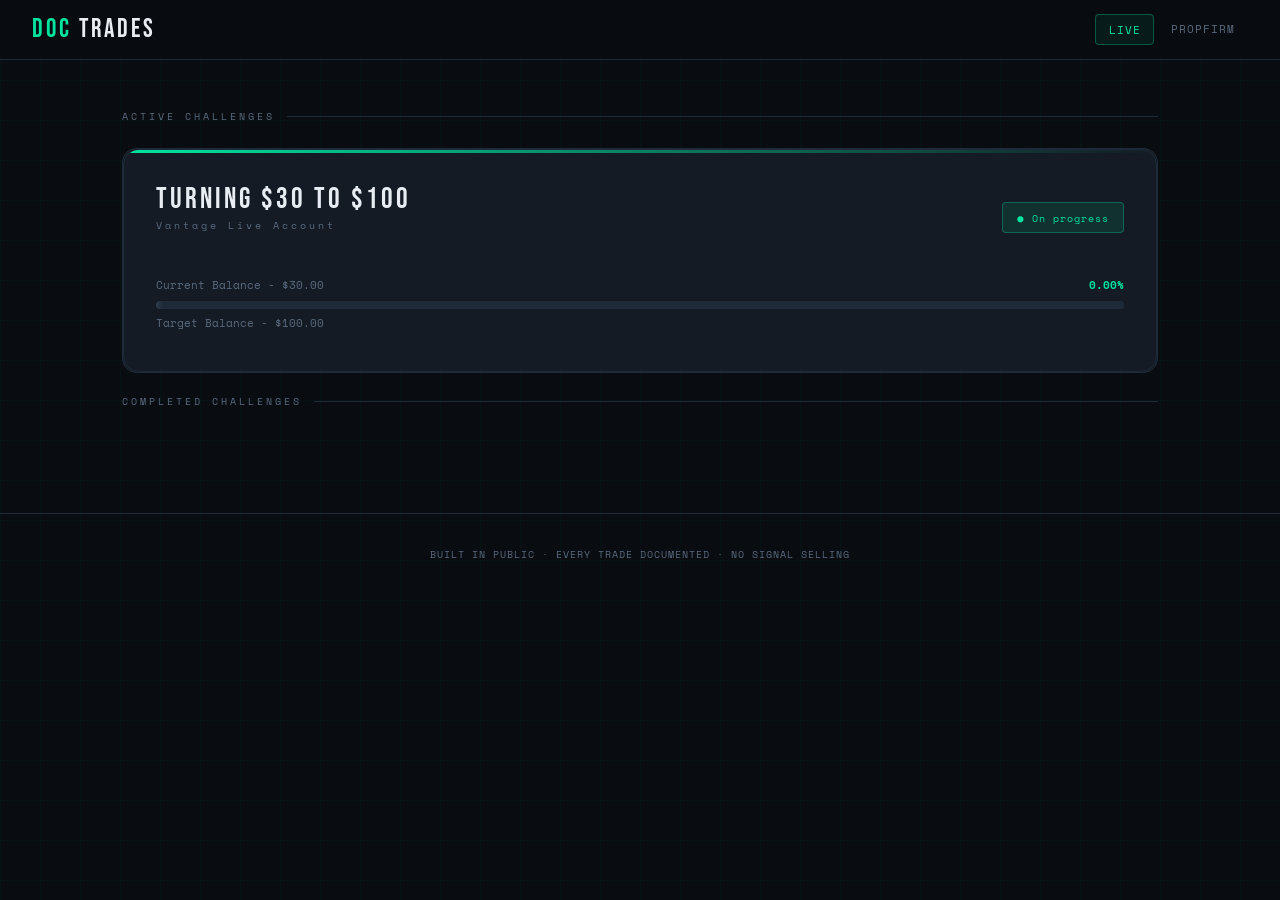
==== index.html @ 00ae6c7e "Update index.html" ====
<!DOCTYPE html>
<html lang="en">

<head>
  <meta charset="UTF-8" />
  <meta name="viewport" content="width=device-width, initial-scale=1.0" />
  <title>doc.trades — Live Progress</title>
  <link rel="preconnect" href="https://fonts.googleapis.com" />
  <link
    href="https://fonts.googleapis.com/css2?family=Space+Mono:wght@400;700&family=Bebas+Neue&family=DM+Sans:wght@300;400;500&display=swap"
    rel="stylesheet" />
  <link rel="stylesheet" href="styles.css">
  <script src="live_accounts_tradeData.js"></script>
  <style>
    a{
      color: inherit;
      text-decoration: none;
    }
  </style>
</head>

<body>

  <header>
    <div class="logo">doc <span>trades</span></div>
    <nav>
      <a href="index.html" class="active">Live</a>
      <a href="propfirm.html">PropFirm</a>
    </nav>
  </header>

  <main>


    <!-- Active Challenges -->
    <div class="section-label">Active Challenges</div>

    <!-- Vantage Live Challenge -->
     <script src="challenge/1.js"></script>
    <a class="nav-card" style="padding: 0px; margin-bottom: 20px; " href="Dashbord/challenge/1.html">
      <div class="account-hero" style="margin: 0px;">
        <div class="account-hero-header">
          <div class="account-name">Turning $30 to $100
            <div class="card-subtitle">Vantage Live Account</div>
          </div>
          <div class="account-badge" id="v-status-badge">● On progress</div>
        </div>

        <div class="prog-wrap">
          <div class="prog-meta" >
            <p id="current_balance">Current Balance</p>
            <span id="v-pct" style="color:var(--accent);font-weight:700;">0%</span>

          </div>

          <div class="prog-bar">
            <div class="prog-fill" id="v-bar" style="width:0%"></div>
          </div>
          <div class="prog-meta" style="margin-top:0.4rem;">
            <p id="target_balance">Target Balance</p>
          </div>
        </div>


      </div>
    </a>

    
    <!-- Quick Nav -->
    <div class="section-label">Completed Challenges</div>

  </main>

  <footer>
    <div>BUILT IN PUBLIC · EVERY TRADE DOCUMENTED · NO SIGNAL SELLING</div>
  </footer>
  <script>
    //INIT STATS
    const totalPnl = tradeData.reduce((s, t) => s + t.pnl, 0);
    const currentBalance = startBalance + totalPnl;
    const pct = ((currentBalance - startBalance) / (target - startBalance) * 100).toFixed(2);
    document.getElementById('target_balance').textContent = 'Target Balance - $' + target.toFixed(2);
    document.getElementById('current_balance').textContent = 'Current Balance - $' + currentBalance.toFixed(2);
    document.getElementById('v-pct').textContent = pct + '%';
    document.getElementById('v-bar').style.width = Math.min(pct, 100) + '%';

  </script>
</body>

</html>
---- styles.css ----
:root {
    --bg: #090c10;
    --surface: #0f141a;
    --card: #141b24;
    --border: #1e2a38;
    --accent: #00e5a0;
    --accent2: #f7b731;
    --danger: #ff4757;
    --text: #e8edf3;
    --muted: #5a6a7e;
    --mono: 'Space Mono', monospace;
    --display: 'Bebas Neue', sans-serif;
    --body: 'DM Sans', sans-serif;
}

* {
    margin: 0;
    padding: 0;
    box-sizing: border-box;
}

body {
    background: var(--bg);
    color: var(--text);
    font-family: var(--body);
    min-height: 100vh;
    overflow-x: hidden;
}

body::before {
    content: '';
    position: fixed;
    inset: 0;
    background-image: linear-gradient(rgba(0, 229, 160, 0.03) 1px, transparent 1px), linear-gradient(90deg, rgba(0, 229, 160, 0.03) 1px, transparent 1px);
    background-size: 40px 40px;
    pointer-events: none;
    z-index: 0;
}

header {
    position: sticky;
    top: 0;
    z-index: 100;
    background: rgba(9, 12, 16, 0.85);
    backdrop-filter: blur(12px);
    border-bottom: 1px solid var(--border);
    padding: 0 2rem;
    height: 60px;
    display: flex;
    align-items: center;
    justify-content: space-between;
}

.logo {
    font-family: var(--display);
    font-size: 1.6rem;
    letter-spacing: 3px;
    color: var(--accent);
    text-decoration: none;
}

.logo span {
    color: var(--text);
}

nav {
    display: flex;
    gap: 0.25rem;
}

nav a {
    color: var(--muted);
    text-decoration: none;
    font-family: var(--mono);
    font-size: 0.7rem;
    letter-spacing: 1px;
    padding: 0.4rem 0.8rem;
    border-radius: 4px;
    transition: all 0.2s;
    text-transform: uppercase;
}

nav a:hover,
nav a.active {
    color: var(--accent);
    background: rgba(0, 229, 160, 0.08);
}

nav a.active {
    border: 1px solid rgba(0, 229, 160, 0.3);
}

main {
    position: relative;
    z-index: 1;
    max-width: 1100px;
    margin: 0 auto;
    padding: 3rem 2rem 5rem;
}

.page-title {
    font-family: var(--display);
    font-size: clamp(2.5rem, 6vw, 4rem);
    letter-spacing: 4px;
    margin-bottom: 0.5rem;
    animation: fadeUp 0.6s ease both;
}

.page-title span {
    color: var(--accent);
}

.page-sub {
    color: var(--muted);
    font-size: 0.9rem;
    margin-bottom: 3rem;
    animation: fadeUp 0.6s ease 0.1s both;
}

.section-label {
    font-family: var(--mono);
    font-size: 0.65rem;
    letter-spacing: 3px;
    color: var(--muted);
    text-transform: uppercase;
    margin-bottom: 1.5rem;
    display: flex;
    align-items: center;
    gap: 0.75rem;
}

.section-label::after {
    content: '';
    flex: 1;
    height: 1px;
    background: var(--border);
}

/* Big stats */
.account-hero {
    background: var(--card);
    border: 1px solid var(--border);
    border-radius: 16px;
    padding: 2rem;
    margin-bottom: 2rem;
    position: relative;
    overflow: hidden;
    animation: fadeUp 0.6s ease 0.15s both;
}

.account-hero::before {
    content: '';
    position: absolute;
    top: 0;
    left: 0;
    right: 0;
    height: 3px;
    background: linear-gradient(90deg, var(--accent), transparent);
}

.account-hero-header {
    display: flex;
    justify-content: space-between;
    align-items: center;
    margin-bottom: 1.5rem;
    flex-wrap: wrap;
    gap: 1rem;
}

.account-name {
    font-family: var(--display);
    font-size: 1.8rem;
    letter-spacing: 3px;
}

.account-badge {
    font-family: var(--mono);
    font-size: 0.65rem;
    padding: 0.4rem 0.9rem;
    border-radius: 4px;
    letter-spacing: 1px;
    color: var(--accent);
    background: rgba(0, 229, 160, 0.1);
    border: 1px solid rgba(0, 229, 160, 0.3);
}



.big-stats {
    display: grid;
    grid-template-columns: repeat(auto-fit, minmax(130px, 1fr));
    gap: 1rem;
    margin-bottom: 1.5rem;
}

.big-stat {
    background: var(--surface);
    border: 1px solid var(--border);
    border-radius: 10px;
    padding: 1rem;
}

.big-stat-label {
    font-family: var(--mono);
    font-size: 0.6rem;
    color: var(--muted);
    letter-spacing: 1px;
    margin-bottom: 0.4rem;
}

.big-stat-val {
    font-family: var(--mono);
    font-size: 1.3rem;
    font-weight: 700;
}

.big-stat-val.green {
    color: var(--accent);
}

.big-stat-val.red {
    color: var(--danger);
}

.big-stat-val.neutral {
    color: var(--text);
}

/* Progress bar */
.prog-wrap {
    margin-bottom: 0.5rem;
}

.prog-meta {
    display: flex;
    justify-content: space-between;
    font-family: var(--mono);
    font-size: 0.68rem;
    color: var(--muted);
    margin-bottom: 0.5rem;
}

.prog-bar {
    height: 8px;
    background: var(--border);
    border-radius: 4px;
    overflow: hidden;
}

.prog-fill {
    height: 100%;
    border-radius: 4px;
    background: linear-gradient(90deg, var(--accent), #00b07a);
    position: relative;
    transition: width 1s ease;
}

.prog-fill::after {
    content: '';
    position: absolute;
    top: 0;
    right: 0;
    width: 20px;
    height: 100%;
    background: rgba(255, 255, 255, 0.3);
    filter: blur(4px);
    animation: shimmer 2s ease-in-out infinite;
}

@keyframes shimmer {

    0%,
    100% {
        opacity: 0
    }

    50% {
        opacity: 1
    }
}

/* Days tracker */
.days-tracker {
    display: flex;
    gap: 0.5rem;
    flex-wrap: wrap;
    margin-top: 1rem;
}

.day-pill {
    display: flex;
    flex-direction: column;
    align-items: center;
    justify-content: center;
    width: 48px;
    height: 56px;
    background: var(--surface);
    border: 1px solid var(--border);
    border-radius: 8px;
    font-family: var(--mono);
    font-size: 0.55rem;
    color: var(--muted);
    gap: 2px;
    transition: all 0.2s;
}

.day-pill.done {
    border-color: rgba(0, 229, 160, 0.4);
    background: rgba(0, 229, 160, 0.05);
    color: var(--accent);
}

.day-pill .d-icon {
    font-size: 1rem;
}

/* Trade log table */
.trade-table {
    width: 100%;
    border-collapse: collapse;
    margin-top: 0.5rem;
}

.trade-table th {
    text-align: left;
    font-family: var(--mono);
    font-size: 0.6rem;
    letter-spacing: 1px;
    color: var(--muted);
    padding: 0.6rem 0.75rem;
    border-bottom: 1px solid var(--border);
}

.trade-table td {
    padding: 0.75rem;
    font-family: var(--mono);
    font-size: 0.75rem;
    border-bottom: 1px solid rgba(30, 42, 56, 0.5);
    transition: background 0.15s;
}

.trade-table tr:hover td {
    background: rgba(255, 255, 255, 0.02);
}

.trade-table td.profit {
    color: var(--accent);
}

.trade-table td.loss {
    color: var(--danger);
}

.trade-table td.pair {
    color: var(--text);
    font-weight: 700;
}

.badge-buy {
    color: var(--accent);
    font-size: 0.6rem;
    background: rgba(0, 229, 160, 0.1);
    padding: 0.15rem 0.4rem;
    border-radius: 3px;
}

.badge-sell {
    color: var(--danger);
    font-size: 0.6rem;
    background: rgba(255, 71, 87, 0.1);
    padding: 0.15rem 0.4rem;
    border-radius: 3px;
}

.table-wrap {
    background: var(--card);
    border: 1px solid var(--border);
    border-radius: 12px;
    padding: 1.5rem;
    overflow-x: auto;
}

/* Edit panel */
.edit-fab {
    position: fixed;
    bottom: 2rem;
    right: 2rem;
    z-index: 50;
    display: none;
}

footer {
    position: relative;
    z-index: 1;
    text-align: center;
    padding: 2rem;
    border-top: 1px solid var(--border);
    font-family: var(--mono);
    font-size: 0.65rem;
    color: var(--muted);
    letter-spacing: 1px;
}

@keyframes fadeUp {
    from {
        opacity: 0;
        transform: translateY(20px);
    }

    to {
        opacity: 1;
        transform: translateY(0);
    }
}

/* Modal */
.modal {
    display: none;
    position: fixed;
    inset: 0;
    background: rgba(0, 0, 0, 0.85);
    z-index: 200;
    align-items: center;
    justify-content: center;
}

.modal.open {
    display: flex;
}

.modal-box {
    background: var(--card);
    border: 1px solid var(--border);
    border-radius: 14px;
    padding: 2rem;
    width: 90%;
    max-width: 520px;
    max-height: 90vh;
    overflow-y: auto;
}

.modal-title {
    font-family: var(--display);
    font-size: 1.4rem;
    letter-spacing: 2px;
    margin-bottom: 1.5rem;
    color: var(--accent);
}

.form-group {
    margin-bottom: 1rem;
}

.form-label {
    font-family: var(--mono);
    font-size: 0.6rem;
    color: var(--muted);
    letter-spacing: 1px;
    display: block;
    margin-bottom: 0.4rem;
}

.form-input {
    width: 100%;
    background: var(--surface);
    border: 1px solid var(--border);
    color: var(--text);
    padding: 0.6rem 0.8rem;
    border-radius: 6px;
    font-family: var(--mono);
    font-size: 0.85rem;
}

.form-input:focus {
    outline: none;
    border-color: var(--accent);
}

.btn-row {
    display: flex;
    gap: 0.75rem;
    margin-top: 1.5rem;
}

.btn-primary {
    flex: 1;
    background: var(--accent);
    color: #000;
    border: none;
    padding: 0.75rem;
    border-radius: 8px;
    font-family: var(--mono);
    font-size: 0.8rem;
    font-weight: 700;
    cursor: pointer;
    letter-spacing: 1px;
}

.btn-secondary {
    flex: 1;
    background: var(--surface);
    color: var(--muted);
    border: 1px solid var(--border);
    padding: 0.75rem;
    border-radius: 8px;
    font-family: var(--mono);
    font-size: 0.8rem;
    cursor: pointer;
    letter-spacing: 1px;
}

.section-divider {
    border: none;
    border-top: 1px solid var(--border);
    margin: 1rem 0;
}

/* Trade entry rows in modal */
.trade-entry {
    display: grid;
    grid-template-columns: 1fr 1fr 1fr 1fr auto;
    gap: 0.4rem;
    align-items: center;
    margin-bottom: 0.5rem;
}

.trade-entry input,
.trade-entry select {
    background: var(--surface);
    border: 1px solid var(--border);
    color: var(--text);
    padding: 0.45rem 0.5rem;
    border-radius: 5px;
    font-family: var(--mono);
    font-size: 0.75rem;
    width: 100%;
}

.trade-entry button {
    background: rgba(255, 71, 87, 0.15);
    border: 1px solid rgba(255, 71, 87, 0.3);
    color: var(--danger);
    width: 28px;
    height: 28px;
    border-radius: 5px;
    cursor: pointer;
    font-size: 0.8rem;
}

.add-trade-btn {
    font-family: var(--mono);
    font-size: 0.7rem;
    color: var(--accent);
    background: rgba(0, 229, 160, 0.08);
    border: 1px solid rgba(0, 229, 160, 0.2);
    padding: 0.45rem 1rem;
    border-radius: 6px;
    cursor: pointer;
    letter-spacing: 1px;
    width: 100%;
    margin-top: 0.5rem;
}

/* ── propfirm.html styles ── */

.challenges-grid {
    display: grid;
    grid-template-columns: repeat(auto-fill, minmax(280px, 1fr));
    gap: 1.25rem;
    margin-bottom: 3rem;
    animation: fadeUp 0.6s ease 0.15s both;
}

.challenge-card {
    background: var(--card);
    border: 1px solid var(--border);
    border-radius: 14px;
    padding: 1.5rem;
    position: relative;
    overflow: hidden;
    transition: transform 0.2s, border-color 0.2s;
}

.challenge-card:hover {
    transform: translateY(-2px);
}

.challenge-card::before {
    content: '';
    position: absolute;
    top: 0;
    left: 0;
    right: 0;
    height: 3px;
}

.challenge-card.gold::before {
    background: linear-gradient(90deg, var(--accent2), transparent);
}

.challenge-card.blueBG::before {
    background: linear-gradient(90deg, #3b8bd4, transparent);
}

.card-header {
    display: flex;
    justify-content: space-between;
    align-items: flex-start;
    gap: 0.5rem;
    margin-bottom: 0.75rem;
}

.card-platform {
    font-family: var(--mono);
    font-size: 0.6rem;
    color: var(--muted);
    letter-spacing: 1px;
    text-transform: uppercase;
}

.card-status {
    font-family: var(--mono);
    font-size: 0.58rem;
    letter-spacing: 1px;
    padding: 0.25rem 0.6rem;
    border-radius: 4px;
    white-space: nowrap;
}

.status-failed {
    color: var(--danger);
    background: rgba(255, 71, 87, 0.1);
    border: 1px solid rgba(255, 71, 87, 0.25);
}

.status-active {
    color: var(--accent);
    background: rgba(0, 229, 160, 0.1);
    border: 1px solid rgba(0, 229, 160, 0.25);
}

.status-passed {
    color: var(--accent2);
    background: rgba(247, 183, 49, 0.1);
    border: 1px solid rgba(247, 183, 49, 0.25);
}

.card-title {
    font-family: var(--display);
    font-size: 1.3rem;
    letter-spacing: 2px;
    margin-bottom: 0.2rem;
}

.card-subtitle {
    font-family: var(--mono);
    font-size: 0.65rem;
    color: var(--muted);
    margin-bottom: 1.25rem;
}

.progress-wrap {
    margin-bottom: 1.25rem;
}

.progress-meta {
    display: flex;
    justify-content: space-between;
    font-family: var(--mono);
    font-size: 0.65rem;
    color: var(--muted);
    margin-bottom: 0.45rem;
}

.progress-meta .value {
    color: var(--text);
}

.progress-bar {
    height: 7px;
    background: var(--border);
    border-radius: 4px;
    overflow: hidden;
}

.progress-fill {
    height: 100%;
    border-radius: 4px;
    width: 0%;
    transition: width 1s ease;
}

.progress-fill.gold {
    background: linear-gradient(90deg, var(--accent2), #d49e27);
}

.progress-fill.blueBG {
    background: linear-gradient(90deg, #3b8bd4, #1a5fa0);
}

.stats-row {
    display: flex;
    gap: 0.75rem;
    flex-wrap: wrap;
}

.stat-box {
    background: var(--surface);
    border: 1px solid var(--border);
    border-radius: 8px;
    padding: 0.6rem 0.9rem;
    flex: 1;
    min-width: 80px;
}

.stat-label {
    font-family: var(--mono);
    font-size: 0.58rem;
    color: var(--muted);
    letter-spacing: 1px;
    margin-bottom: 0.3rem;
}

.stat-value {
    font-family: var(--mono);
    font-size: 1rem;
    font-weight: 700;
    color: var(--text);
}

.stat-value.gold {
    color: var(--accent2);
}

.stat-value.green {
    color: var(--accent);
}

.stat-value.red {
    color: var(--danger);
}

.links-row {
    display: grid;
    grid-template-columns: repeat(auto-fit, minmax(220px, 1fr));
    gap: 1rem;
    animation: fadeUp 0.6s ease 0.2s both;
}

.nav-card {
    display: block;
    background: var(--card);
    border: 1px solid var(--border);
    border-radius: 14px;
    padding: 1.5rem;
    text-decoration: none;
    color: var(--text);
    transition: border-color 0.2s, transform 0.2s;
}

.nav-card:hover {
    border-color: rgba(0, 229, 160, 0.35);
    transform: translateY(-2px);
}

.nav-card-icon {
    font-size: 1.5rem;
    margin-bottom: 0.75rem;
}

.nav-card-title {
    font-family: var(--display);
    font-size: 1.1rem;
    letter-spacing: 2px;
    margin-bottom: 0.5rem;
}

.nav-card-desc {
    font-size: 0.8rem;
    color: var(--muted);
    line-height: 1.5;
    margin-bottom: 1rem;
}

.nav-card-arrow {
    font-family: var(--mono);
    font-size: 0.65rem;
    color: var(--accent);
    letter-spacing: 1px;
}

@media (max-width: 600px) {
    header {
        padding: 0 1rem;
    }

    main {
        padding: 2rem 1rem 4rem;
    }

    nav a {
        font-size: 0.6rem;
        padding: 0.3rem 0.5rem;
    }

    .trade-entry {
        grid-template-columns: 1fr 1fr;
        row-gap: 0.3rem;
    }

    .challenges-grid {
        grid-template-columns: 1fr;
    }

    .links-row {
        grid-template-columns: 1fr;
    }
}


a.challenge-card {
    text-decoration: none;
    color: inherit;
}

.access-card-inline {
  margin-top: 1rem;
  border: 1px solid #1e1e28;
  border-radius: 10px;
  overflow: hidden;
  background: #0a0a0f;
  margin: 10px;
}
.access-live-dot {
  display: flex;
  align-items: center;
  gap: 6px;
  padding: 0.55rem 0.9rem;
  font-family: var(--mono);
  font-size: 0.52rem;
  letter-spacing: 2px;
  color: var(--accent);
  border-bottom: 1px solid #1a1a22;
}
.dot-pulse {
  width: 6px; height: 6px;
  border-radius: 50%;
  background: var(--accent);
  animation: dpulse 2s ease infinite;
}
@keyframes dpulse {
  0%,100% { opacity:1; transform:scale(1); }
  50% { opacity:0.3; transform:scale(0.7); }
}
.cred-grid-inline {
  display: grid;
  grid-template-columns: repeat(3,1fr);
  gap: 1px;
  background: #1a1a22;
}
.cred-item-inline {
  background: #0d0d12;
  padding: 0.7rem 0.85rem;
  cursor: pointer;
  position: relative;
  transition: background 0.15s;
}
.cred-item-inline:hover { background: #111118; }
.cred-lbl {
  font-family: var(--mono);
  font-size: 0.48rem;
  letter-spacing: 1.5px;
  color: #333;
  margin-bottom: 0.35rem;
}
.cred-v {
  font-family: var(--mono);
  font-size: 0.65rem;
  color: #888;
  word-break: break-all;
  transition: color 0.15s;
}
.cred-item-inline:hover .cred-v { color: var(--accent); }
.cred-copied {
  position: absolute;
  top: 0.5rem; right: 0.6rem;
  font-family: var(--mono);
  font-size: 0.48rem;
  letter-spacing: 1px;
  color: var(--accent);
  opacity: 0;
  transition: opacity 0.2s;
}
.cred-copied.show { opacity: 1; }
.cred-hint {
  font-family: var(--mono);
  font-size: 0.48rem;
  letter-spacing: 1px;
  color: #222;
  text-align: center;
  padding: 0.4rem;
  border-top: 1px solid #1a1a22;
}
@media (max-width: 500px) {
  .cred-grid-inline { grid-template-columns: 1fr; }
}


    /* ── View Toggle ── */
    .view-toggle-wrap {
      display: flex;
      align-items: center;
      justify-content: space-between;
      margin-bottom: 1.25rem;
      flex-wrap: wrap;
      gap: 0.75rem;
    }

    .view-toggle {
      display: flex;
      align-items: center;
      gap: 0;
      background: var(--surface);
      border: 1px solid var(--border);
      border-radius: 8px;
      padding: 3px;
    }

    .toggle-btn {
      font-family: var(--mono);
      font-size: 0.65rem;
      letter-spacing: 1.5px;
      padding: 0.45rem 1.1rem;
      border-radius: 6px;
      border: none;
      background: transparent;
      color: var(--muted);
      cursor: pointer;
      transition: all 0.2s;
      text-transform: uppercase;
    }

    .toggle-btn.active {
      background: var(--card);
      color: var(--accent);
      border: 1px solid rgba(0, 229, 160, 0.3);
      box-shadow: 0 0 12px rgba(0, 229, 160, 0.08);
    }

    /* ── View containers ── */
    .tradelog-view,
    .calendar-view {
      display: none;
      animation: fadeUp 0.25s ease both;
    }

    .tradelog-view.visible,
    .calendar-view.visible {
      display: block;
    }

    /* ── Calendar ── */
    .cal-outer {
      background: var(--card);
      border: 1px solid var(--border);
      border-radius: 14px;
      padding: 1.5rem;
      margin-bottom: 3rem;
    }

    .cal-header {
      display: flex;
      justify-content: space-between;
      align-items: center;
      margin-bottom: 1.25rem;
      flex-wrap: wrap;
      gap: 0.75rem;
    }

    .cal-nav {
      display: flex;
      align-items: center;
      gap: 0.75rem;
    }

    .cal-nav-btn {
      background: var(--surface);
      border: 1px solid var(--border);
      color: var(--muted);
      width: 30px;
      height: 30px;
      border-radius: 6px;
      cursor: pointer;
      font-size: 1rem;
      line-height: 1;
      transition: all 0.15s;
      display: flex;
      align-items: center;
      justify-content: center;
    }

    .cal-nav-btn:hover {
      border-color: var(--accent);
      color: var(--accent);
    }

    .cal-month-title {
      font-family: var(--display);
      font-size: 1.5rem;
      letter-spacing: 3px;
    }

    .cal-legend {
      display: flex;
      gap: 1rem;
      font-family: var(--mono);
      font-size: 0.6rem;
      color: var(--muted);
      letter-spacing: 1px;
      align-items: center;
    }

    .legend-dot {
      width: 8px;
      height: 8px;
      border-radius: 50%;
      display: inline-block;
      margin-right: 4px;
      vertical-align: middle;
    }

    .cal-weekdays {
      display: grid;
      grid-template-columns: repeat(7, 1fr);
      gap: 4px;
      margin-bottom: 4px;
    }

    .cal-weekday {
      text-align: center;
      font-family: var(--mono);
      font-size: 0.55rem;
      letter-spacing: 1px;
      color: var(--muted);
      padding: 0.4rem 0;
    }

    .cal-days {
      display: grid;
      grid-template-columns: repeat(7, 1fr);
      gap: 4px;
    }

    .cal-day {
      aspect-ratio: 1;
      min-height: 56px;
      border-radius: 8px;
      border: 1px solid var(--border);
      background: var(--surface);
      display: flex;
      flex-direction: column;
      align-items: center;
      justify-content: center;
      font-family: var(--mono);
      font-size: 0.65rem;
      color: var(--muted);
      position: relative;
      cursor: default;
      transition: all 0.15s;
    }

    .cal-day.empty {
      background: transparent;
      border-color: transparent;
    }

    .cal-day.profit {
      border-color: rgba(0, 229, 160, 0.35);
      background: rgba(0, 229, 160, 0.06);
      color: var(--accent);
    }

    .cal-day.loss {
      border-color: rgba(255, 71, 87, 0.35);
      background: rgba(255, 71, 87, 0.06);
      color: var(--danger);
    }

    .cal-day.today {
      border-color: rgba(247, 183, 49, 0.5);
      box-shadow: 0 0 0 1px rgba(247, 183, 49, 0.2);
    }

    .cal-day .day-num {
      font-size: 0.72rem;
      font-weight: 700;
    }

    .cal-day .day-pnl {
      font-size: 0.67rem;
      margin-top: 2px;
    }

    /* Tooltip */
    .cal-day:hover .cal-tooltip {
      display: block;
    }

    .cal-tooltip {
      display: none;
      position: absolute;
      bottom: calc(100% + 8px);
      left: 50%;
      transform: translateX(-50%);
      background: var(--card);
      border: 1px solid var(--border);
      border-radius: 8px;
      padding: 0.6rem 0.85rem;
      white-space: nowrap;
      z-index: 20;
      font-size: 0.62rem;
      color: var(--text);
      box-shadow: 0 4px 20px rgba(0, 0, 0, 0.5);
      line-height: 1.7;
      pointer-events: none;
    }

    .cal-tooltip::after {
      content: '';
      position: absolute;
      top: 100%;
      left: 50%;
      transform: translateX(-50%);
      border: 5px solid transparent;
      border-top-color: var(--border);
    }

    .cal-tooltip strong {
      color: var(--accent);
    }

    /* Monthly summary row */
    .cal-summary {
      display: flex;
      gap: 0.75rem;
      margin-top: 1.25rem;
      flex-wrap: wrap;
    }

    .cal-sum-box {
      flex: 1;
      min-width: 90px;
      background: var(--surface);
      border: 1px solid var(--border);
      border-radius: 8px;
      padding: 0.65rem 0.9rem;
    }

    .cal-sum-label {
      font-family: var(--mono);
      font-size: 0.58rem;
      color: var(--muted);
      letter-spacing: 1px;
      margin-bottom: 0.3rem;
    }

    .cal-sum-val {
      font-family: var(--mono);
      font-size: 1rem;
      font-weight: 700;
    }

    @media (max-width: 600px) {
      .cal-day {
        min-height: 40px;
        border-radius: 5px;
      }

      .cal-day .day-pnl {
        display: none;
      }

      .cal-day .day-num {
        font-size: 0.6rem;
      }

      .cal-month-title {
        font-size: 1.1rem;
      }
    }
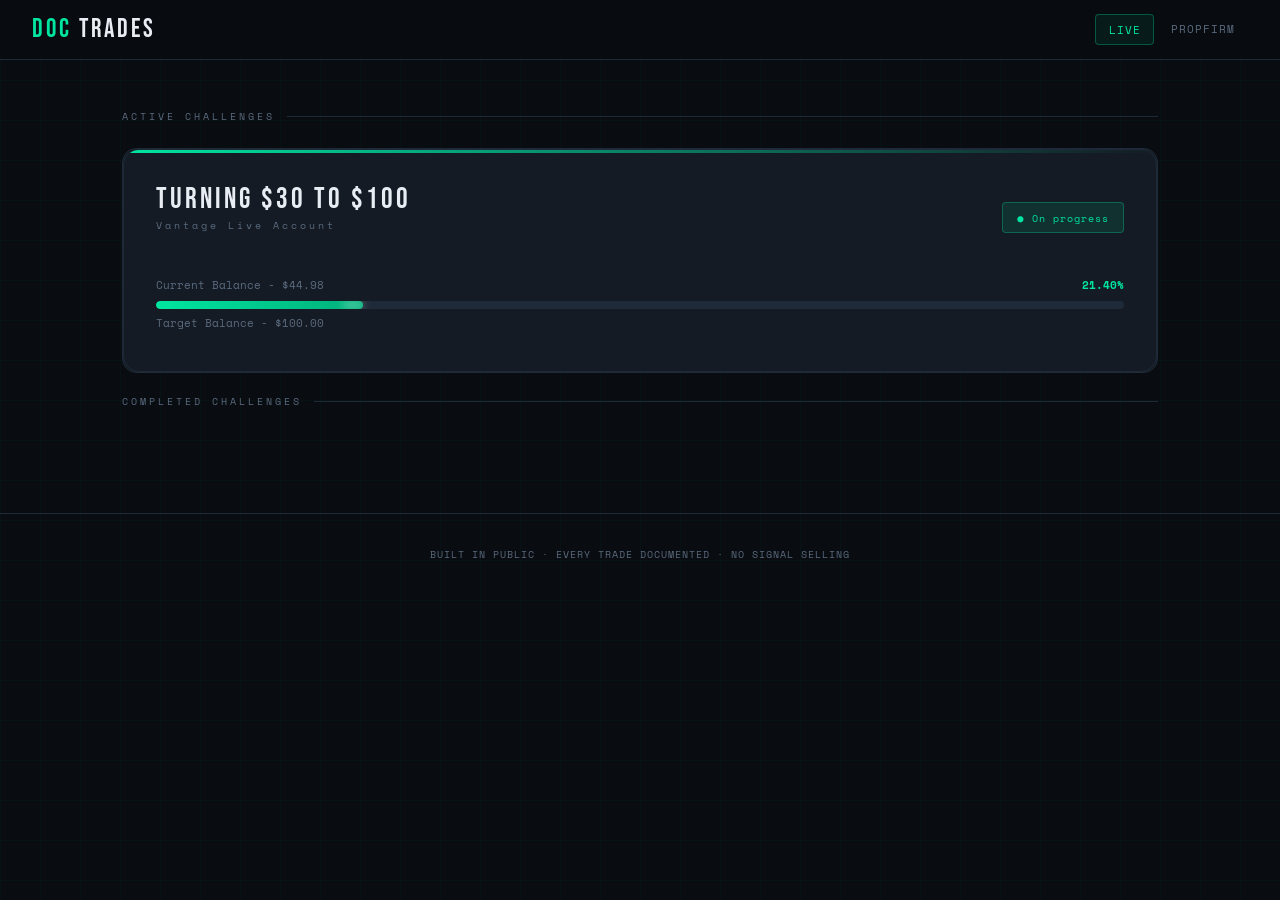
==== commit fcfcefec: "Add files via upload" ====
--- a/index.html
+++ b/index.html
@@ -10,9 +10,8 @@
     href="https://fonts.googleapis.com/css2?family=Space+Mono:wght@400;700&family=Bebas+Neue&family=DM+Sans:wght@300;400;500&display=swap"
     rel="stylesheet" />
   <link rel="stylesheet" href="styles.css">
-  <script src="live_accounts_tradeData.js"></script>
   <style>
-    a{
+    a {
       color: inherit;
       text-decoration: none;
     }
@@ -36,8 +35,8 @@
     <div class="section-label">Active Challenges</div>
 
     <!-- Vantage Live Challenge -->
-     <script src="challenge/1.js"></script>
-    <a class="nav-card" style="padding: 0px; margin-bottom: 20px; " href="Dashbord/challenge/1.html">
+    <script src="1.js"></script>
+    <a class="nav-card" style="padding: 0px; margin-bottom: 20px; " href="1.html">
       <div class="account-hero" style="margin: 0px;">
         <div class="account-hero-header">
           <div class="account-name">Turning $30 to $100
@@ -47,7 +46,7 @@
         </div>
 
         <div class="prog-wrap">
-          <div class="prog-meta" >
+          <div class="prog-meta">
             <p id="current_balance">Current Balance</p>
             <span id="v-pct" style="color:var(--accent);font-weight:700;">0%</span>
 
@@ -65,7 +64,7 @@
       </div>
     </a>
 
-    
+
     <!-- Quick Nav -->
     <div class="section-label">Completed Challenges</div>
 
@@ -87,4 +86,4 @@
   </script>
 </body>
 
-</html>
+</html>
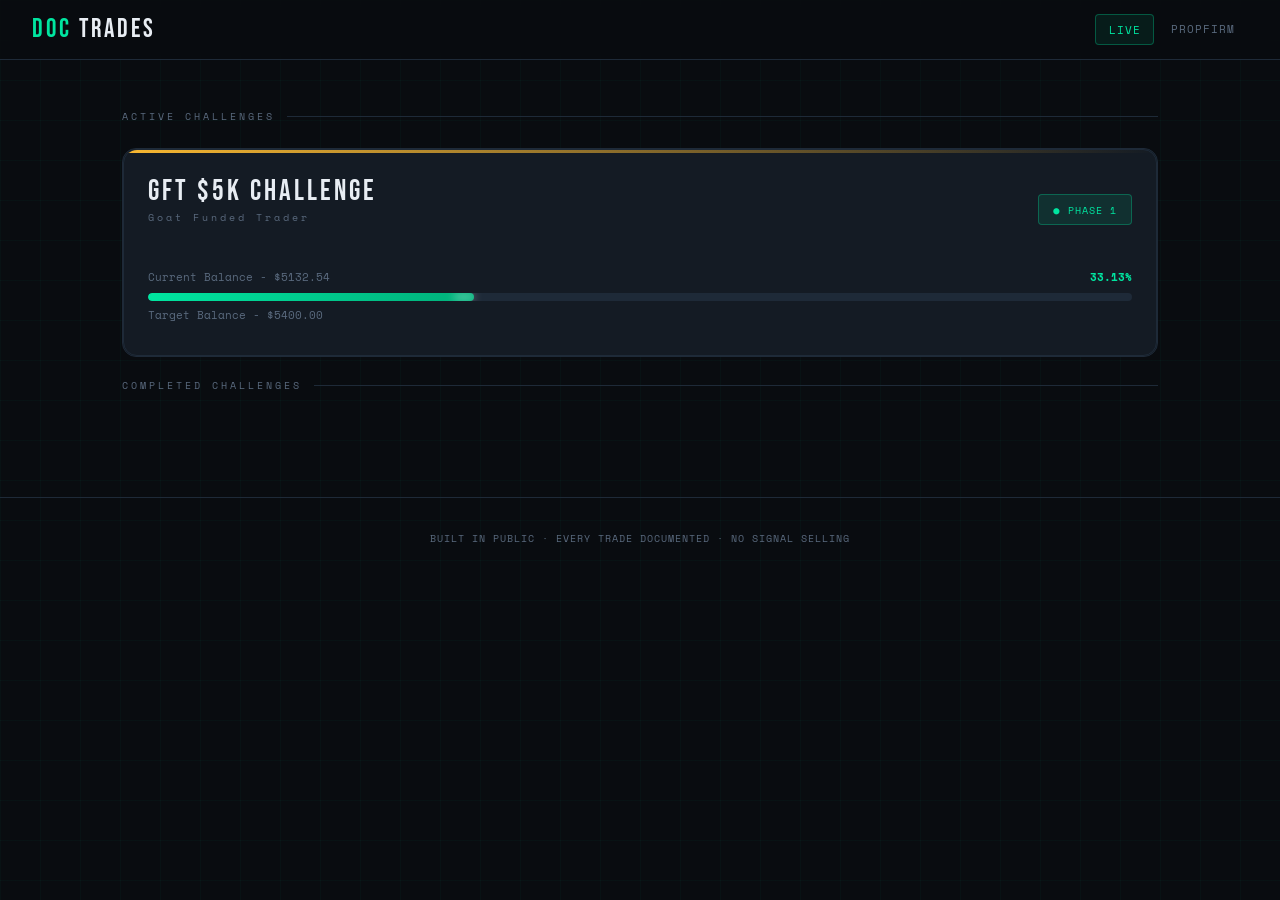
==== commit ed367c74: "Add files via upload" ====
--- a/index.html
+++ b/index.html
@@ -35,7 +35,7 @@
     <div class="section-label">Active Challenges</div>
 
     <!-- Vantage Live Challenge -->
-    <script src="1.js"></script>
+    <!-- <script src="1.js"></script>
     <a class="nav-card" style="padding: 0px; margin-bottom: 20px; " href="1.html">
       <div class="account-hero" style="margin: 0px;">
         <div class="account-hero-header">
@@ -43,6 +43,50 @@
             <div class="card-subtitle">Vantage Live Account</div>
           </div>
           <div class="account-badge" id="v-status-badge">● On progress</div>
+        </div>
+
+        <div class="prog-wrap">
+          <div class="prog-meta">
+            <p id="current_balance">Current Balance</p>
+            <span id="v-pct" style="color:var(--accent);font-weight:700;">0%</span>
+
+          </div>
+
+          <div class="prog-bar">
+            <div class="prog-fill" id="v-bar" style="width:0%"></div>
+          </div>
+          <div class="prog-meta" style="margin-top:0.4rem;">
+            <p id="target_balance">Target Balance</p>
+          </div>
+        </div>
+
+
+      </div>
+    </a> -->
+
+    <script>
+      // ──────────────────────────────────────────────
+      // TRADE DATA — add your rows here as objects
+      // ──────────────────────────────────────────────
+
+      const startBalance = 5000;
+      const target = 5400;
+
+      var daysCompleted = 1;
+      const tradeData = [
+        { date: '2026-5-1', pair: 'XAUUSD', trades: 3, pnl: 132.54, pct: 16.7, note: 'Failed' },
+
+        //   Add entries above this line
+      ];
+
+    </script>
+    <a class="nav-card" style="padding: 0px; margin-bottom: 20px; ">
+      <div class="account-hero challenge-card gold" style="margin: 0px;">
+        <div class="account-hero-header">
+          <div class="account-name">GFT $5k Challenge
+            <div class="card-subtitle">Goat Funded Trader</div>
+          </div>
+          <div class="account-badge" id="v-status-badge">● PHASE 1</div>
         </div>
 
         <div class="prog-wrap">
--- a/styles.css
+++ b/styles.css
@@ -824,367 +824,413 @@
 }
 
 .access-card-inline {
-  margin-top: 1rem;
-  border: 1px solid #1e1e28;
-  border-radius: 10px;
-  overflow: hidden;
-  background: #0a0a0f;
-  margin: 10px;
-}
+    margin-top: 1rem;
+    border: 1px solid #1e1e28;
+    border-radius: 10px;
+    overflow: hidden;
+    background: #0a0a0f;
+    margin: 10px;
+}
+
 .access-live-dot {
-  display: flex;
-  align-items: center;
-  gap: 6px;
-  padding: 0.55rem 0.9rem;
-  font-family: var(--mono);
-  font-size: 0.52rem;
-  letter-spacing: 2px;
-  color: var(--accent);
-  border-bottom: 1px solid #1a1a22;
-}
+    display: flex;
+    align-items: center;
+    gap: 6px;
+    padding: 0.55rem 0.9rem;
+    font-family: var(--mono);
+    font-size: 0.52rem;
+    letter-spacing: 2px;
+    color: var(--accent);
+    border-bottom: 1px solid #1a1a22;
+}
+
 .dot-pulse {
-  width: 6px; height: 6px;
-  border-radius: 50%;
-  background: var(--accent);
-  animation: dpulse 2s ease infinite;
-}
+    width: 6px;
+    height: 6px;
+    border-radius: 50%;
+    background: var(--accent);
+    animation: dpulse 2s ease infinite;
+}
+
 @keyframes dpulse {
-  0%,100% { opacity:1; transform:scale(1); }
-  50% { opacity:0.3; transform:scale(0.7); }
-}
+
+    0%,
+    100% {
+        opacity: 1;
+        transform: scale(1);
+    }
+
+    50% {
+        opacity: 0.3;
+        transform: scale(0.7);
+    }
+}
+
 .cred-grid-inline {
-  display: grid;
-  grid-template-columns: repeat(3,1fr);
-  gap: 1px;
-  background: #1a1a22;
-}
+    display: grid;
+    grid-template-columns: repeat(3, 1fr);
+    gap: 1px;
+    background: #1a1a22;
+}
+
 .cred-item-inline {
-  background: #0d0d12;
-  padding: 0.7rem 0.85rem;
-  cursor: pointer;
-  position: relative;
-  transition: background 0.15s;
-}
-.cred-item-inline:hover { background: #111118; }
+    background: #0d0d12;
+    padding: 0.7rem 0.85rem;
+    cursor: pointer;
+    position: relative;
+    transition: background 0.15s;
+}
+
+.cred-item-inline:hover {
+    background: #111118;
+}
+
 .cred-lbl {
-  font-family: var(--mono);
-  font-size: 0.48rem;
-  letter-spacing: 1.5px;
-  color: #333;
-  margin-bottom: 0.35rem;
-}
+    font-family: var(--mono);
+    font-size: 0.48rem;
+    letter-spacing: 1.5px;
+    color: #333;
+    margin-bottom: 0.35rem;
+}
+
 .cred-v {
-  font-family: var(--mono);
-  font-size: 0.65rem;
-  color: #888;
-  word-break: break-all;
-  transition: color 0.15s;
-}
-.cred-item-inline:hover .cred-v { color: var(--accent); }
+    font-family: var(--mono);
+    font-size: 0.65rem;
+    color: #888;
+    word-break: break-all;
+    transition: color 0.15s;
+}
+
+.cred-item-inline:hover .cred-v {
+    color: var(--accent);
+}
+
 .cred-copied {
-  position: absolute;
-  top: 0.5rem; right: 0.6rem;
-  font-family: var(--mono);
-  font-size: 0.48rem;
-  letter-spacing: 1px;
-  color: var(--accent);
-  opacity: 0;
-  transition: opacity 0.2s;
-}
-.cred-copied.show { opacity: 1; }
+    position: absolute;
+    top: 0.5rem;
+    right: 0.6rem;
+    font-family: var(--mono);
+    font-size: 0.48rem;
+    letter-spacing: 1px;
+    color: var(--accent);
+    opacity: 0;
+    transition: opacity 0.2s;
+}
+
+.cred-copied.show {
+    opacity: 1;
+}
+
 .cred-hint {
-  font-family: var(--mono);
-  font-size: 0.48rem;
-  letter-spacing: 1px;
-  color: #222;
-  text-align: center;
-  padding: 0.4rem;
-  border-top: 1px solid #1a1a22;
-}
+    font-family: var(--mono);
+    font-size: 0.48rem;
+    letter-spacing: 1px;
+    color: #222;
+    text-align: center;
+    padding: 0.4rem;
+    border-top: 1px solid #1a1a22;
+}
+
 @media (max-width: 500px) {
-  .cred-grid-inline { grid-template-columns: 1fr; }
-}
-
-
-    /* ── View Toggle ── */
-    .view-toggle-wrap {
-      display: flex;
-      align-items: center;
-      justify-content: space-between;
-      margin-bottom: 1.25rem;
-      flex-wrap: wrap;
-      gap: 0.75rem;
-    }
-
-    .view-toggle {
-      display: flex;
-      align-items: center;
-      gap: 0;
-      background: var(--surface);
-      border: 1px solid var(--border);
-      border-radius: 8px;
-      padding: 3px;
-    }
-
-    .toggle-btn {
-      font-family: var(--mono);
-      font-size: 0.65rem;
-      letter-spacing: 1.5px;
-      padding: 0.45rem 1.1rem;
-      border-radius: 6px;
-      border: none;
-      background: transparent;
-      color: var(--muted);
-      cursor: pointer;
-      transition: all 0.2s;
-      text-transform: uppercase;
-    }
-
-    .toggle-btn.active {
-      background: var(--card);
-      color: var(--accent);
-      border: 1px solid rgba(0, 229, 160, 0.3);
-      box-shadow: 0 0 12px rgba(0, 229, 160, 0.08);
-    }
-
-    /* ── View containers ── */
-    .tradelog-view,
-    .calendar-view {
-      display: none;
-      animation: fadeUp 0.25s ease both;
-    }
-
-    .tradelog-view.visible,
-    .calendar-view.visible {
-      display: block;
-    }
-
-    /* ── Calendar ── */
-    .cal-outer {
-      background: var(--card);
-      border: 1px solid var(--border);
-      border-radius: 14px;
-      padding: 1.5rem;
-      margin-bottom: 3rem;
-    }
-
-    .cal-header {
-      display: flex;
-      justify-content: space-between;
-      align-items: center;
-      margin-bottom: 1.25rem;
-      flex-wrap: wrap;
-      gap: 0.75rem;
-    }
-
-    .cal-nav {
-      display: flex;
-      align-items: center;
-      gap: 0.75rem;
-    }
-
-    .cal-nav-btn {
-      background: var(--surface);
-      border: 1px solid var(--border);
-      color: var(--muted);
-      width: 30px;
-      height: 30px;
-      border-radius: 6px;
-      cursor: pointer;
-      font-size: 1rem;
-      line-height: 1;
-      transition: all 0.15s;
-      display: flex;
-      align-items: center;
-      justify-content: center;
-    }
-
-    .cal-nav-btn:hover {
-      border-color: var(--accent);
-      color: var(--accent);
-    }
-
-    .cal-month-title {
-      font-family: var(--display);
-      font-size: 1.5rem;
-      letter-spacing: 3px;
-    }
-
-    .cal-legend {
-      display: flex;
-      gap: 1rem;
-      font-family: var(--mono);
-      font-size: 0.6rem;
-      color: var(--muted);
-      letter-spacing: 1px;
-      align-items: center;
-    }
-
-    .legend-dot {
-      width: 8px;
-      height: 8px;
-      border-radius: 50%;
-      display: inline-block;
-      margin-right: 4px;
-      vertical-align: middle;
-    }
-
-    .cal-weekdays {
-      display: grid;
-      grid-template-columns: repeat(7, 1fr);
-      gap: 4px;
-      margin-bottom: 4px;
-    }
-
-    .cal-weekday {
-      text-align: center;
-      font-family: var(--mono);
-      font-size: 0.55rem;
-      letter-spacing: 1px;
-      color: var(--muted);
-      padding: 0.4rem 0;
-    }
-
-    .cal-days {
-      display: grid;
-      grid-template-columns: repeat(7, 1fr);
-      gap: 4px;
-    }
-
+    .cred-grid-inline {
+        grid-template-columns: 1fr;
+    }
+}
+
+
+/* ── View Toggle ── */
+.view-toggle-wrap {
+    display: flex;
+    align-items: center;
+    justify-content: space-between;
+    margin-bottom: 1.25rem;
+    flex-wrap: wrap;
+    gap: 0.75rem;
+}
+
+.view-toggle {
+    display: flex;
+    align-items: center;
+    gap: 0;
+    background: var(--surface);
+    border: 1px solid var(--border);
+    border-radius: 8px;
+    padding: 3px;
+}
+
+.toggle-btn {
+    font-family: var(--mono);
+    font-size: 0.65rem;
+    letter-spacing: 1.5px;
+    padding: 0.45rem 1.1rem;
+    border-radius: 6px;
+    border: none;
+    background: transparent;
+    color: var(--muted);
+    cursor: pointer;
+    transition: all 0.2s;
+    text-transform: uppercase;
+}
+
+.toggle-btn.active {
+    background: var(--card);
+    color: var(--accent);
+    border: 1px solid rgba(0, 229, 160, 0.3);
+    box-shadow: 0 0 12px rgba(0, 229, 160, 0.08);
+}
+
+/* ── View containers ── */
+.tradelog-view,
+.calendar-view {
+    display: none;
+    animation: fadeUp 0.25s ease both;
+}
+
+.tradelog-view.visible,
+.calendar-view.visible {
+    display: block;
+}
+
+/* ── Calendar ── */
+.cal-outer {
+    background: var(--card);
+    border: 1px solid var(--border);
+    border-radius: 14px;
+    padding: 1.5rem;
+    margin-bottom: 3rem;
+}
+
+.cal-header {
+    display: flex;
+    justify-content: space-between;
+    align-items: center;
+    margin-bottom: 1.25rem;
+    flex-wrap: wrap;
+    gap: 0.75rem;
+}
+
+.cal-nav {
+    display: flex;
+    align-items: center;
+    gap: 0.75rem;
+}
+
+.cal-nav-btn {
+    background: var(--surface);
+    border: 1px solid var(--border);
+    color: var(--muted);
+    width: 30px;
+    height: 30px;
+    border-radius: 6px;
+    cursor: pointer;
+    font-size: 1rem;
+    line-height: 1;
+    transition: all 0.15s;
+    display: flex;
+    align-items: center;
+    justify-content: center;
+}
+
+.cal-nav-btn:hover {
+    border-color: var(--accent);
+    color: var(--accent);
+}
+
+.cal-month-title {
+    font-family: var(--display);
+    font-size: 1.5rem;
+    letter-spacing: 3px;
+}
+
+.cal-legend {
+    display: flex;
+    gap: 1rem;
+    font-family: var(--mono);
+    font-size: 0.6rem;
+    color: var(--muted);
+    letter-spacing: 1px;
+    align-items: center;
+}
+
+.legend-dot {
+    width: 8px;
+    height: 8px;
+    border-radius: 50%;
+    display: inline-block;
+    margin-right: 4px;
+    vertical-align: middle;
+}
+
+.cal-weekdays {
+    display: grid;
+    grid-template-columns: repeat(7, 1fr);
+    gap: 4px;
+    margin-bottom: 4px;
+}
+
+.cal-weekday {
+    text-align: center;
+    font-family: var(--mono);
+    font-size: 0.55rem;
+    letter-spacing: 1px;
+    color: var(--muted);
+    padding: 0.4rem 0;
+}
+
+.cal-days {
+    display: grid;
+    grid-template-columns: repeat(7, 1fr);
+    gap: 4px;
+}
+
+.cal-day {
+    aspect-ratio: 1;
+    min-height: 56px;
+    border-radius: 8px;
+    border: 1px solid var(--border);
+    background: var(--surface);
+    display: flex;
+    flex-direction: column;
+    align-items: center;
+    justify-content: center;
+    font-family: var(--mono);
+    font-size: 0.65rem;
+    color: var(--muted);
+    position: relative;
+    cursor: default;
+    transition: all 0.15s;
+}
+
+.cal-day.empty {
+    background: transparent;
+    border-color: transparent;
+}
+
+.cal-day.profit {
+    border-color: rgba(0, 229, 160, 0.35);
+    background: rgba(0, 229, 160, 0.06);
+    color: var(--accent);
+}
+
+.cal-day.loss {
+    border-color: rgba(255, 71, 87, 0.35);
+    background: rgba(255, 71, 87, 0.06);
+    color: var(--danger);
+}
+
+.cal-day.today {
+    border-color: rgba(247, 183, 49, 0.5);
+    box-shadow: 0 0 0 1px rgba(247, 183, 49, 0.2);
+}
+
+.cal-day .day-num {
+    font-size: 0.72rem;
+    font-weight: 700;
+}
+
+.cal-day .day-pnl {
+    font-size: 0.67rem;
+    margin-top: 2px;
+}
+
+/* Tooltip */
+.cal-day:hover .cal-tooltip {
+    display: block;
+}
+
+.cal-tooltip {
+    display: none;
+    position: absolute;
+    bottom: calc(100% + 8px);
+    left: 50%;
+    transform: translateX(-50%);
+    background: var(--card);
+    border: 1px solid var(--border);
+    border-radius: 8px;
+    padding: 0.6rem 0.85rem;
+    white-space: nowrap;
+    z-index: 20;
+    font-size: 0.62rem;
+    color: var(--text);
+    box-shadow: 0 4px 20px rgba(0, 0, 0, 0.5);
+    line-height: 1.7;
+    pointer-events: none;
+}
+
+.cal-tooltip::after {
+    content: '';
+    position: absolute;
+    top: 100%;
+    left: 50%;
+    transform: translateX(-50%);
+    border: 5px solid transparent;
+    border-top-color: var(--border);
+}
+
+.cal-tooltip strong {
+    color: var(--accent);
+}
+
+/* Monthly summary row */
+.cal-summary {
+    display: flex;
+    gap: 0.75rem;
+    margin-top: 1.25rem;
+    flex-wrap: wrap;
+}
+
+.cal-sum-box {
+    flex: 1;
+    min-width: 90px;
+    background: var(--surface);
+    border: 1px solid var(--border);
+    border-radius: 8px;
+    padding: 0.65rem 0.9rem;
+}
+
+.cal-sum-label {
+    font-family: var(--mono);
+    font-size: 0.58rem;
+    color: var(--muted);
+    letter-spacing: 1px;
+    margin-bottom: 0.3rem;
+}
+
+.cal-sum-val {
+    font-family: var(--mono);
+    font-size: 1rem;
+    font-weight: 700;
+}
+
+@media (max-width: 600px) {
     .cal-day {
-      aspect-ratio: 1;
-      min-height: 56px;
-      border-radius: 8px;
-      border: 1px solid var(--border);
-      background: var(--surface);
-      display: flex;
-      flex-direction: column;
-      align-items: center;
-      justify-content: center;
-      font-family: var(--mono);
-      font-size: 0.65rem;
-      color: var(--muted);
-      position: relative;
-      cursor: default;
-      transition: all 0.15s;
-    }
-
-    .cal-day.empty {
-      background: transparent;
-      border-color: transparent;
-    }
-
-    .cal-day.profit {
-      border-color: rgba(0, 229, 160, 0.35);
-      background: rgba(0, 229, 160, 0.06);
-      color: var(--accent);
-    }
-
-    .cal-day.loss {
-      border-color: rgba(255, 71, 87, 0.35);
-      background: rgba(255, 71, 87, 0.06);
-      color: var(--danger);
-    }
-
-    .cal-day.today {
-      border-color: rgba(247, 183, 49, 0.5);
-      box-shadow: 0 0 0 1px rgba(247, 183, 49, 0.2);
-    }
-
-    .cal-day .day-num {
-      font-size: 0.72rem;
-      font-weight: 700;
-    }
-
-    .cal-day .day-pnl {
-      font-size: 0.67rem;
-      margin-top: 2px;
-    }
-
-    /* Tooltip */
-    .cal-day:hover .cal-tooltip {
-      display: block;
-    }
-
-    .cal-tooltip {
-      display: none;
-      position: absolute;
-      bottom: calc(100% + 8px);
-      left: 50%;
-      transform: translateX(-50%);
-      background: var(--card);
-      border: 1px solid var(--border);
-      border-radius: 8px;
-      padding: 0.6rem 0.85rem;
-      white-space: nowrap;
-      z-index: 20;
-      font-size: 0.62rem;
-      color: var(--text);
-      box-shadow: 0 4px 20px rgba(0, 0, 0, 0.5);
-      line-height: 1.7;
-      pointer-events: none;
-    }
-
-    .cal-tooltip::after {
-      content: '';
-      position: absolute;
-      top: 100%;
-      left: 50%;
-      transform: translateX(-50%);
-      border: 5px solid transparent;
-      border-top-color: var(--border);
-    }
-
-    .cal-tooltip strong {
-      color: var(--accent);
-    }
-
-    /* Monthly summary row */
-    .cal-summary {
-      display: flex;
-      gap: 0.75rem;
-      margin-top: 1.25rem;
-      flex-wrap: wrap;
-    }
-
-    .cal-sum-box {
-      flex: 1;
-      min-width: 90px;
-      background: var(--surface);
-      border: 1px solid var(--border);
-      border-radius: 8px;
-      padding: 0.65rem 0.9rem;
-    }
-
-    .cal-sum-label {
-      font-family: var(--mono);
-      font-size: 0.58rem;
-      color: var(--muted);
-      letter-spacing: 1px;
-      margin-bottom: 0.3rem;
-    }
-
-    .cal-sum-val {
-      font-family: var(--mono);
-      font-size: 1rem;
-      font-weight: 700;
-    }
-
-    @media (max-width: 600px) {
-      .cal-day {
         min-height: 40px;
         border-radius: 5px;
-      }
-
-      .cal-day .day-pnl {
+    }
+
+    .cal-day .day-pnl {
         display: none;
-      }
-
-      .cal-day .day-num {
+    }
+
+    .cal-day .day-num {
         font-size: 0.6rem;
-      }
-
-      .cal-month-title {
+    }
+
+    .cal-month-title {
         font-size: 1.1rem;
-      }
-    }+    }
+}
+
+
+.stats-grid-responsive {
+    display: grid;
+    grid-template-columns: repeat(2, 1fr);
+    gap: 10px;
+    margin-top: 1rem;
+}
+
+@media (min-width: 600px) {
+    .stats-grid-responsive {
+        grid-template-columns: repeat(4, 1fr);
+    }
+}
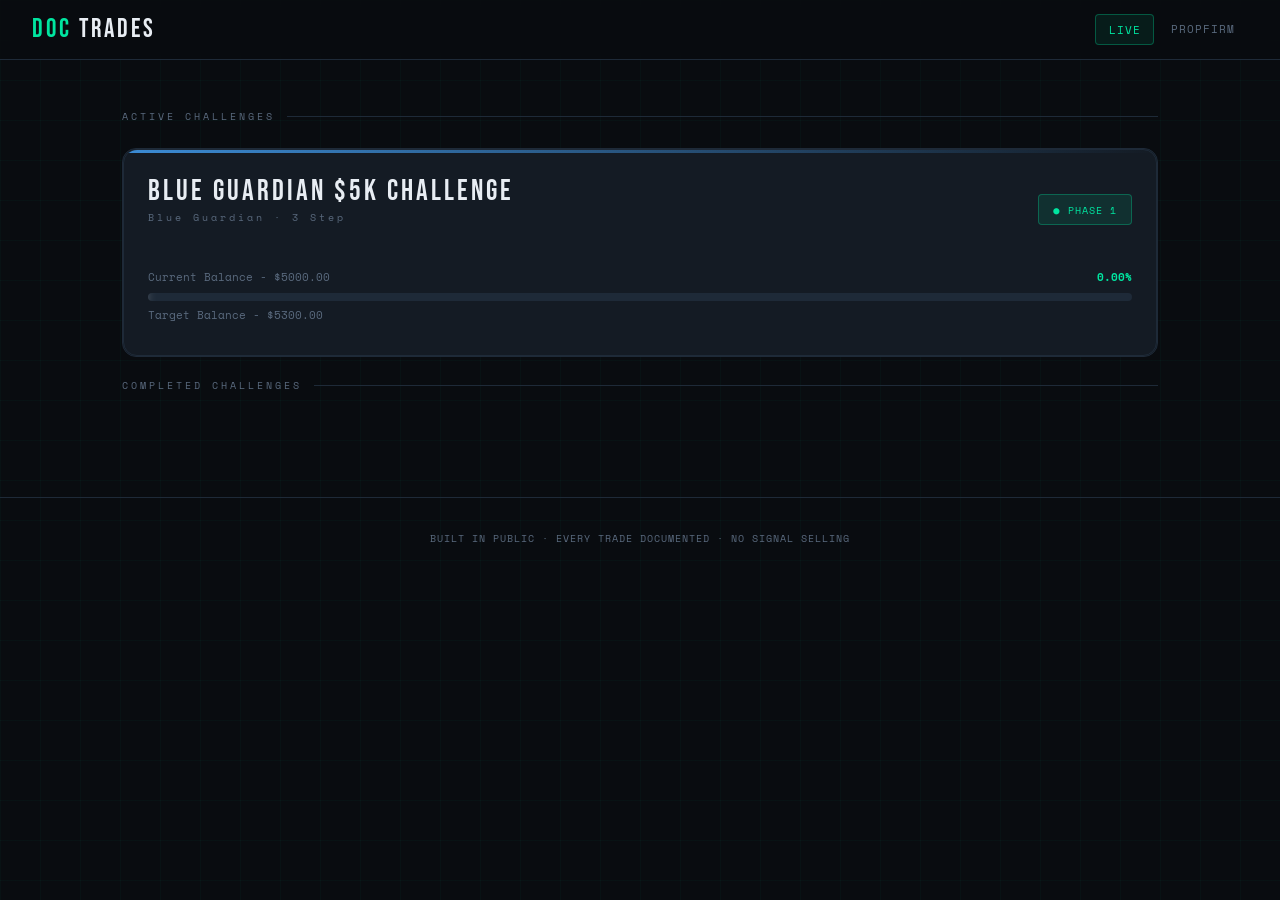
==== commit 909cacc6: "Add files via upload" ====
--- a/index.html
+++ b/index.html
@@ -70,21 +70,21 @@
       // ──────────────────────────────────────────────
 
       const startBalance = 5000;
-      const target = 5400;
+      const target = 5300;
 
-      var daysCompleted = 1;
+      var daysCompleted = 0; // Update this as you complete days
       const tradeData = [
-        { date: '2026-5-1', pair: 'XAUUSD', trades: 3, pnl: 132.54, pct: 16.7, note: 'Failed' },
+        //{ date: '2026-5-1', pair: 'XAUUSD', trades: 3, pnl: 132.54, pct: 16.7, note: 'Failed' },
 
         //   Add entries above this line
       ];
 
     </script>
-    <a class="nav-card" style="padding: 0px; margin-bottom: 20px; ">
-      <div class="account-hero challenge-card gold" style="margin: 0px;">
+    <a class="nav-card" style="padding: 0px; margin-bottom: 20px; " href="https://trader.blueguardian.com/metrics/6a1c1c1113978daeb5c1b489">
+      <div class="account-hero challenge-card blueBG" style="margin: 0px;">
         <div class="account-hero-header">
-          <div class="account-name">GFT $5k Challenge
-            <div class="card-subtitle">Goat Funded Trader</div>
+          <div class="account-name">Blue Guardian $5k Challenge 
+            <div class="card-subtitle">Blue Guardian · 3 Step</div>
           </div>
           <div class="account-badge" id="v-status-badge">● PHASE 1</div>
         </div>
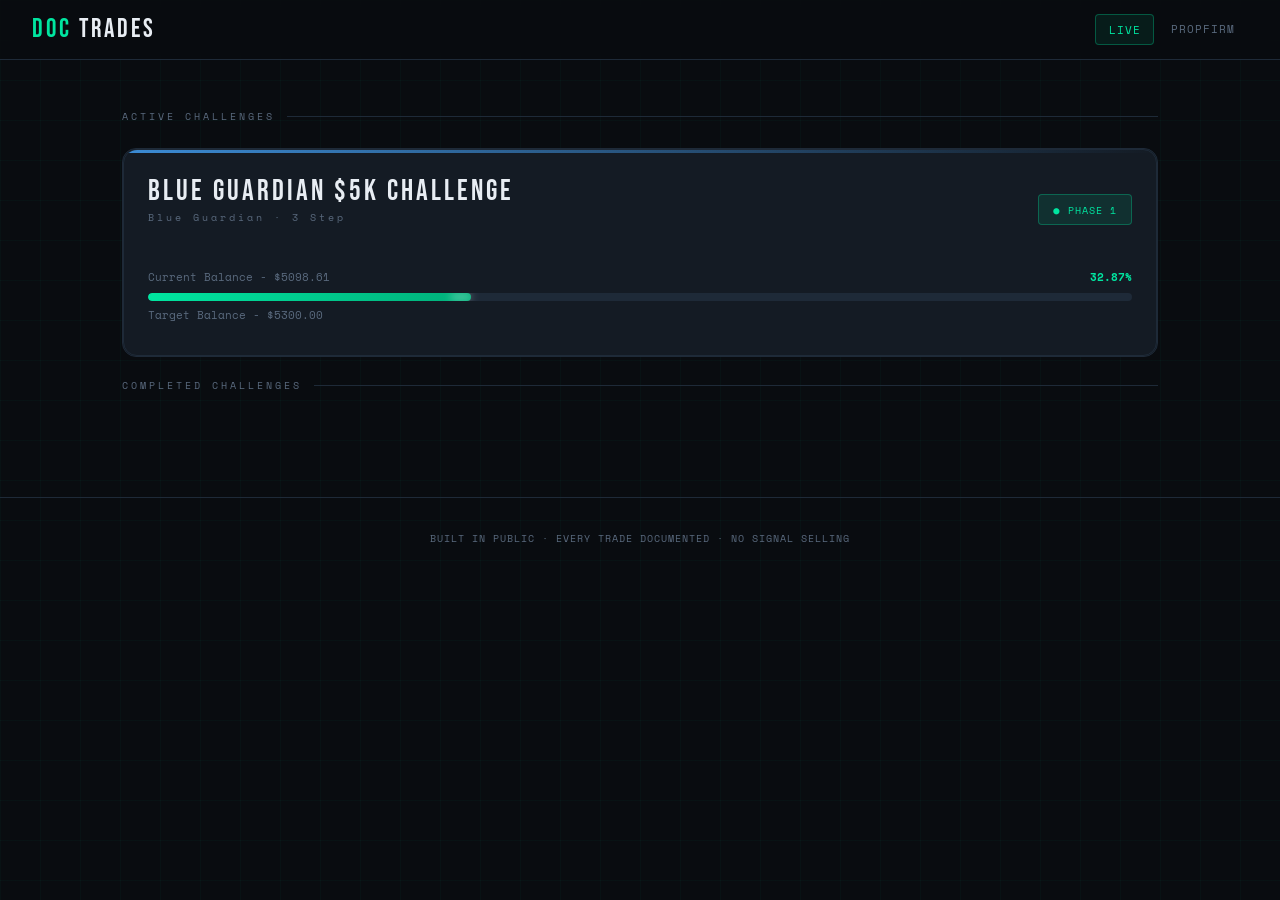
==== commit e8329e17: "Update index.html" ====
--- a/index.html
+++ b/index.html
@@ -72,9 +72,9 @@
       const startBalance = 5000;
       const target = 5300;
 
-      var daysCompleted = 0; // Update this as you complete days
+      var daysCompleted = 1; // Update this as you complete days
       const tradeData = [
-        //{ date: '2026-5-1', pair: 'XAUUSD', trades: 3, pnl: 132.54, pct: 16.7, note: 'Failed' },
+        { date: '2026-6-1', pair: 'XAUUSD', trades: 1, pnl: 98.61, pct: 1.97, note: 'Sucess' },
 
         //   Add entries above this line
       ];
@@ -130,4 +130,4 @@
   </script>
 </body>
 
-</html>+</html>
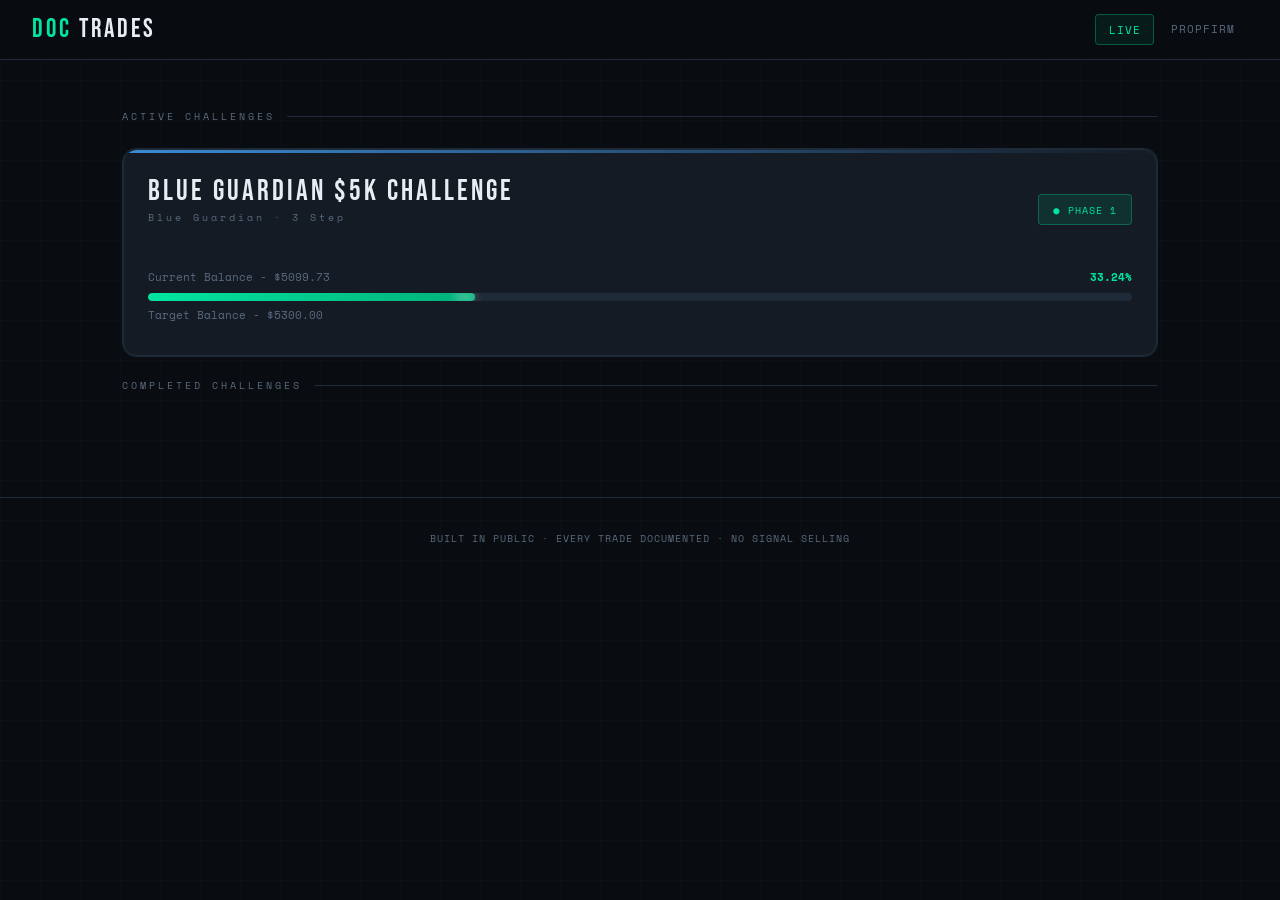
==== commit 8f943adc: "Update index.html" ====
--- a/index.html
+++ b/index.html
@@ -74,7 +74,7 @@
 
       var daysCompleted = 1; // Update this as you complete days
       const tradeData = [
-        { date: '2026-6-1', pair: 'XAUUSD', trades: 1, pnl: 98.61, pct: 1.97, note: 'Sucess' },
+        { date: '2026-6-1', pair: 'XAUUSD', trades: 7, pnl: 99.73, pct: 1.99, note: 'Sucess' },
 
         //   Add entries above this line
       ];
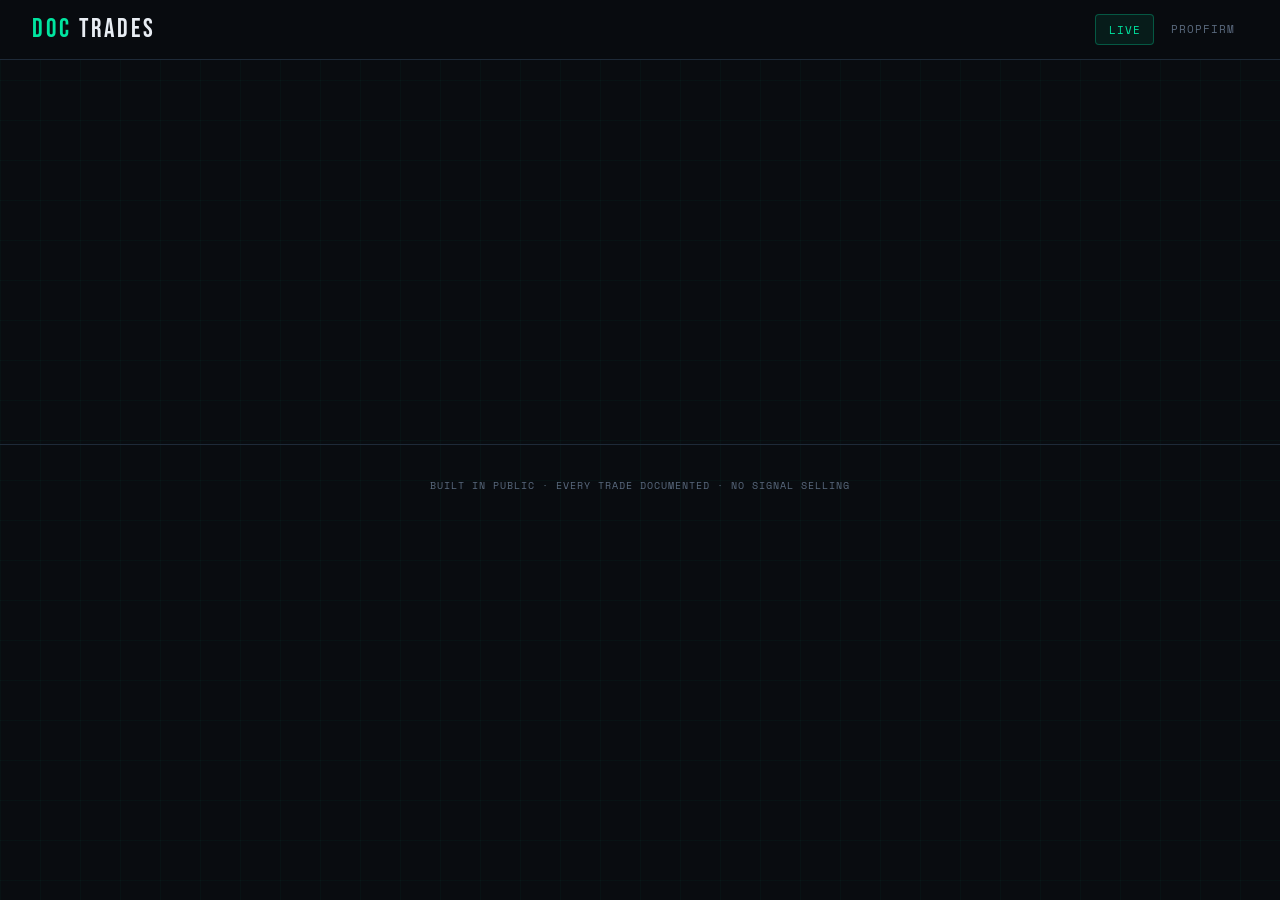
==== commit 7bae8cb6: "Add files via upload" ====
--- a/index.html
+++ b/index.html
@@ -1,23 +1,303 @@
 <!DOCTYPE html>
 <html lang="en">
-
 <head>
   <meta charset="UTF-8" />
   <meta name="viewport" content="width=device-width, initial-scale=1.0" />
-  <title>doc.trades — Live Progress</title>
+  <title>doc.trades — Accounts</title>
   <link rel="preconnect" href="https://fonts.googleapis.com" />
-  <link
-    href="https://fonts.googleapis.com/css2?family=Space+Mono:wght@400;700&family=Bebas+Neue&family=DM+Sans:wght@300;400;500&display=swap"
-    rel="stylesheet" />
-  <link rel="stylesheet" href="styles.css">
+  <link href="https://fonts.googleapis.com/css2?family=Space+Mono:wght@400;700&family=Bebas+Neue&family=DM+Sans:wght@300;400;500&display=swap" rel="stylesheet" />
   <style>
-    a {
-      color: inherit;
+    :root {
+      --bg: #090c10;
+      --surface: #0f141a;
+      --card: #141b24;
+      --border: #1e2a38;
+      --accent: #00e5a0;
+      --accent2: #f7b731;
+      --danger: #ff4757;
+      --text: #e8edf3;
+      --muted: #5a6a7e;
+      --mono: 'Space Mono', monospace;
+      --display: 'Bebas Neue', sans-serif;
+      --body: 'DM Sans', sans-serif;
+    }
+    *, *::before, *::after { margin: 0; padding: 0; box-sizing: border-box; }
+
+    body {
+      background: var(--bg);
+      color: var(--text);
+      font-family: var(--body);
+      min-height: 100vh;
+      overflow-x: hidden;
+    }
+
+    body::before {
+      content: '';
+      position: fixed;
+      inset: 0;
+      background-image:
+        linear-gradient(rgba(0,229,160,.03) 1px, transparent 1px),
+        linear-gradient(90deg, rgba(0,229,160,.03) 1px, transparent 1px);
+      background-size: 40px 40px;
+      pointer-events: none;
+      z-index: 0;
+    }
+
+    header {
+      position: sticky; top: 0; z-index: 100;
+      background: rgba(9,12,16,.9);
+      backdrop-filter: blur(14px);
+      border-bottom: 1px solid var(--border);
+      padding: 0 2rem;
+      height: 60px;
+      display: flex;
+      align-items: center;
+      justify-content: space-between;
+    }
+    .logo { font-family: var(--display); font-size: 1.6rem; letter-spacing: 3px; color: var(--accent); }
+    .logo span { color: var(--text); }
+    nav { display: flex; gap: .25rem; }
+    nav a {
+      color: var(--muted);
       text-decoration: none;
+      font-family: var(--mono);
+      font-size: .7rem;
+      letter-spacing: 1px;
+      padding: .4rem .8rem;
+      border-radius: 4px;
+      transition: all .2s;
+      text-transform: uppercase;
+    }
+    nav a:hover, nav a.active { color: var(--accent); background: rgba(0,229,160,.08); }
+    nav a.active { border: 1px solid rgba(0,229,160,.3); }
+
+    main {
+      position: relative; z-index: 1;
+      max-width: 1200px;
+      margin: 0 auto;
+      padding: 3rem 2rem 5rem;
+    }
+
+    .summary-bar {
+      display: grid;
+      grid-template-columns: repeat(auto-fit, minmax(160px, 1fr));
+      gap: 1rem;
+      margin-bottom: 2.5rem;
+      animation: fadeUp .5s ease both;
+    }
+    .sum-box {
+      background: var(--card);
+      border: 1px solid var(--border);
+      border-radius: 12px;
+      padding: 1.1rem 1.3rem;
+      position: relative;
+      overflow: hidden;
+    }
+    .sum-box::before {
+      content: '';
+      position: absolute; top: 0; left: 0; right: 0; height: 2px;
+      background: linear-gradient(90deg, var(--accent), transparent);
+    }
+    .sum-label {
+      font-family: var(--mono);
+      font-size: .58rem;
+      color: var(--muted);
+      letter-spacing: 1.5px;
+      text-transform: uppercase;
+      margin-bottom: .45rem;
+    }
+    .sum-val {
+      font-family: var(--mono);
+      font-size: 1.35rem;
+      font-weight: 700;
+      color: var(--text);
+    }
+    .sum-val.green { color: var(--accent); }
+    .sum-val.red   { color: var(--danger); }
+    .sum-val.gold  { color: var(--accent2); }
+
+    .section-label {
+      font-family: var(--mono);
+      font-size: .65rem;
+      letter-spacing: 3px;
+      color: var(--muted);
+      text-transform: uppercase;
+      margin-bottom: 1.25rem;
+      display: flex;
+      align-items: center;
+      gap: .75rem;
+    }
+    .section-label::after { content: ''; flex: 1; height: 1px; background: var(--border); }
+    .section-sub {
+      font-size: .55rem;
+      color: var(--muted);
+      letter-spacing: 1px;
+      font-family: var(--mono);
+      margin-left: .5rem;
+      text-transform: none;
+      opacity: .7;
+    }
+
+    .filter-row {
+      display: flex;
+      gap: .4rem;
+      margin-bottom: 1.5rem;
+      flex-wrap: wrap;
+    }
+    .filter-btn {
+      font-family: var(--mono);
+      font-size: .6rem;
+      letter-spacing: 1px;
+      text-transform: uppercase;
+      padding: .35rem .85rem;
+      border-radius: 5px;
+      border: 1px solid var(--border);
+      background: var(--surface);
+      color: var(--muted);
+      cursor: pointer;
+      transition: all .2s;
+    }
+    .filter-btn:hover { color: var(--text); border-color: var(--muted); }
+    .filter-btn.active { color: var(--accent); border-color: rgba(0,229,160,.4); background: rgba(0,229,160,.06); }
+
+    .accounts-grid {
+      display: grid;
+      grid-template-columns: repeat(auto-fill, minmax(340px, 1fr));
+      gap: 1.25rem;
+      margin-bottom: 3rem;
+    }
+
+    .acc-card {
+      background: var(--card);
+      border: 1px solid var(--border);
+      border-radius: 16px;
+      padding: 1.6rem;
+      position: relative;
+      overflow: hidden;
+      text-decoration: none;
+      color: var(--text);
+      display: block;
+      transition: transform .2s, border-color .2s, box-shadow .2s;
+      animation: fadeUp .5s ease both;
+    }
+    .acc-card:hover { transform: translateY(-3px); box-shadow: 0 8px 32px rgba(0,0,0,.3); }
+    .acc-card::before { content: ''; position: absolute; top: 0; left: 0; right: 0; height: 3px; }
+
+    /* Reserve cards get a subtle dimmed look */
+    .acc-card.is-reserve { opacity: .75; }
+    .acc-card.is-reserve:hover { opacity: 1; }
+
+    .card-top {
+      display: flex;
+      justify-content: space-between;
+      align-items: flex-start;
+      margin-bottom: 1.1rem;
+      gap: .75rem;
+    }
+    .card-name { font-family: var(--display); font-size: 1.5rem; letter-spacing: 2px; line-height: 1.1; }
+    .card-firm { font-family: var(--mono); font-size: .58rem; color: var(--muted); letter-spacing: 1px; margin-top: .25rem; }
+
+    .status-badge {
+      font-family: var(--mono);
+      font-size: .58rem;
+      letter-spacing: 1px;
+      padding: .3rem .75rem;
+      border-radius: 4px;
+      white-space: nowrap;
+      flex-shrink: 0;
+    }
+    .status-active  { color: var(--accent);  background: rgba(0,229,160,.1);   border: 1px solid rgba(0,229,160,.3); }
+    .status-reserve { color: #64748b;         background: rgba(100,116,139,.1); border: 1px solid rgba(100,116,139,.35); }
+    .status-passed  { color: var(--accent2);  background: rgba(247,183,49,.1);  border: 1px solid rgba(247,183,49,.3); }
+    .status-failed  { color: var(--danger);   background: rgba(255,71,87,.1);   border: 1px solid rgba(255,71,87,.3); }
+    .status-funded  { color: #a78bfa;         background: rgba(167,139,250,.1); border: 1px solid rgba(167,139,250,.3); }
+
+    .prog-section { margin-bottom: 1.2rem; }
+    .prog-row {
+      display: flex;
+      justify-content: space-between;
+      font-family: var(--mono);
+      font-size: .62rem;
+      color: var(--muted);
+      margin-bottom: .45rem;
+    }
+    .prog-row .pct { font-weight: 700; }
+    .prog-track { height: 7px; background: var(--border); border-radius: 4px; overflow: hidden; margin-bottom: .4rem; }
+    .prog-fill {
+      height: 100%;
+      border-radius: 4px;
+      transition: width 1s ease;
+      position: relative;
+    }
+    .prog-fill::after {
+      content: '';
+      position: absolute; top: 0; right: 0;
+      width: 20px; height: 100%;
+      background: rgba(255,255,255,.25);
+      filter: blur(4px);
+      animation: shimmer 2s ease-in-out infinite;
+    }
+    @keyframes shimmer { 0%,100%{opacity:0} 50%{opacity:1} }
+
+    .bal-row { display: flex; justify-content: space-between; font-family: var(--mono); font-size: .6rem; color: var(--muted); }
+
+    .stats-grid {
+      display: grid;
+      grid-template-columns: repeat(3, 1fr);
+      gap: .6rem;
+      margin-bottom: 1.1rem;
+    }
+    .stat-box { background: var(--surface); border: 1px solid var(--border); border-radius: 8px; padding: .6rem .75rem; }
+    .stat-lbl { font-family: var(--mono); font-size: .52rem; color: var(--muted); letter-spacing: 1px; margin-bottom: .3rem; text-transform: uppercase; }
+    .stat-val { font-family: var(--mono); font-size: .85rem; font-weight: 700; color: var(--text); }
+    .stat-val.green { color: var(--accent); }
+    .stat-val.red   { color: var(--danger); }
+    .stat-val.gold  { color: var(--accent2); }
+
+    .card-footer {
+      display: flex;
+      align-items: center;
+      justify-content: space-between;
+      gap: .75rem;
+      padding-top: 1rem;
+      border-top: 1px solid var(--border);
+      flex-wrap: wrap;
+    }
+    .acc-id { font-family: var(--mono); font-size: .55rem; color: var(--muted); letter-spacing: 1.5px; text-transform: uppercase; }
+    .acc-id span { color: var(--text); }
+    .card-note { font-size: .7rem; color: var(--muted); font-style: italic; max-width: 60%; text-align: right; line-height: 1.4; }
+
+    .phase-dots { display: flex; gap: 4px; align-items: center; margin-bottom: .9rem; }
+    .phase-dot { width: 8px; height: 8px; border-radius: 50%; background: var(--border); border: 1px solid var(--border); }
+    .phase-dot.done    { background: var(--accent); border-color: var(--accent); }
+    .phase-dot.current { background: transparent; border-color: var(--accent); box-shadow: 0 0 6px var(--accent); }
+    .phase-label { font-family: var(--mono); font-size: .55rem; color: var(--muted); letter-spacing: 1px; margin-left: 6px; }
+
+    footer {
+      position: relative; z-index: 1;
+      text-align: center;
+      padding: 2rem;
+      border-top: 1px solid var(--border);
+      font-family: var(--mono);
+      font-size: .65rem;
+      color: var(--muted);
+      letter-spacing: 1px;
+    }
+
+    @keyframes fadeUp {
+      from { opacity: 0; transform: translateY(16px); }
+      to   { opacity: 1; transform: translateY(0); }
+    }
+
+    @media (max-width: 600px) {
+      header { padding: 0 1rem; }
+      main   { padding: 1.5rem 1rem 4rem; }
+      .accounts-grid { grid-template-columns: 1fr; }
+      .stats-grid { grid-template-columns: repeat(2, 1fr); }
+      .card-note { display: none; }
     }
   </style>
 </head>
-
 <body>
 
   <header>
@@ -29,105 +309,231 @@
   </header>
 
   <main>
-
-
-    <!-- Active Challenges -->
-    <div class="section-label">Active Challenges</div>
-
-    <!-- Vantage Live Challenge -->
-    <!-- <script src="1.js"></script>
-    <a class="nav-card" style="padding: 0px; margin-bottom: 20px; " href="1.html">
-      <div class="account-hero" style="margin: 0px;">
-        <div class="account-hero-header">
-          <div class="account-name">Turning $30 to $100
-            <div class="card-subtitle">Vantage Live Account</div>
-          </div>
-          <div class="account-badge" id="v-status-badge">● On progress</div>
-        </div>
-
-        <div class="prog-wrap">
-          <div class="prog-meta">
-            <p id="current_balance">Current Balance</p>
-            <span id="v-pct" style="color:var(--accent);font-weight:700;">0%</span>
-
-          </div>
-
-          <div class="prog-bar">
-            <div class="prog-fill" id="v-bar" style="width:0%"></div>
-          </div>
-          <div class="prog-meta" style="margin-top:0.4rem;">
-            <p id="target_balance">Target Balance</p>
-          </div>
-        </div>
-
-
-      </div>
-    </a> -->
-
-    <script>
-      // ──────────────────────────────────────────────
-      // TRADE DATA — add your rows here as objects
-      // ──────────────────────────────────────────────
-
-      const startBalance = 5000;
-      const target = 5300;
-
-      var daysCompleted = 1; // Update this as you complete days
-      const tradeData = [
-        { date: '2026-6-1', pair: 'XAUUSD', trades: 7, pnl: 99.73, pct: 1.99, note: 'Sucess' },
-
-        //   Add entries above this line
-      ];
-
-    </script>
-    <a class="nav-card" style="padding: 0px; margin-bottom: 20px; " href="https://trader.blueguardian.com/metrics/6a1c1c1113978daeb5c1b489">
-      <div class="account-hero challenge-card blueBG" style="margin: 0px;">
-        <div class="account-hero-header">
-          <div class="account-name">Blue Guardian $5k Challenge 
-            <div class="card-subtitle">Blue Guardian · 3 Step</div>
-          </div>
-          <div class="account-badge" id="v-status-badge">● PHASE 1</div>
-        </div>
-
-        <div class="prog-wrap">
-          <div class="prog-meta">
-            <p id="current_balance">Current Balance</p>
-            <span id="v-pct" style="color:var(--accent);font-weight:700;">0%</span>
-
-          </div>
-
-          <div class="prog-bar">
-            <div class="prog-fill" id="v-bar" style="width:0%"></div>
-          </div>
-          <div class="prog-meta" style="margin-top:0.4rem;">
-            <p id="target_balance">Target Balance</p>
-          </div>
-        </div>
-
-
-      </div>
-    </a>
-
-
-    <!-- Quick Nav -->
-    <div class="section-label">Completed Challenges</div>
-
+    <div class="summary-bar" id="summary-bar"></div>
+    <div class="filter-row"  id="filter-row"></div>
+
+    <div class="section-label" id="label-active"  style="display:none">Active Accounts</div>
+    <div class="accounts-grid" id="grid-active"></div>
+
+    <div class="section-label" id="label-reserve" style="display:none">
+      Reserve Accounts <span class="section-sub">— on standby · deploy when needed</span>
+    </div>
+    <div class="accounts-grid" id="grid-reserve"></div>
+
+    <div class="section-label" id="label-passed"  style="display:none">Passed / Funded</div>
+    <div class="accounts-grid" id="grid-passed"></div>
+
+    <div class="section-label" id="label-failed"  style="display:none">Failed / Closed</div>
+    <div class="accounts-grid" id="grid-failed"></div>
   </main>
 
   <footer>
     <div>BUILT IN PUBLIC · EVERY TRADE DOCUMENTED · NO SIGNAL SELLING</div>
   </footer>
+
+  <script src="accounts.js"></script>
+
   <script>
-    //INIT STATS
-    const totalPnl = tradeData.reduce((s, t) => s + t.pnl, 0);
-    const currentBalance = startBalance + totalPnl;
-    const pct = ((currentBalance - startBalance) / (target - startBalance) * 100).toFixed(2);
-    document.getElementById('target_balance').textContent = 'Target Balance - $' + target.toFixed(2);
-    document.getElementById('current_balance').textContent = 'Current Balance - $' + currentBalance.toFixed(2);
-    document.getElementById('v-pct').textContent = pct + '%';
-    document.getElementById('v-bar').style.width = Math.min(pct, 100) + '%';
-
+    const fmt     = n => '$' + n.toLocaleString('en-US', { minimumFractionDigits: 2, maximumFractionDigits: 2 });
+    const pct     = (a,b) => ((a-b)/b*100).toFixed(2) + '%';
+    const progPct = (cur,init,tgt) => Math.min(Math.max((cur-init)/(tgt-init)*100, 0), 100).toFixed(1);
+
+    // FIX 3: UTC-safe — counts calendar days from startDate to today,
+    // regardless of timezone and whether any trades were taken
+    const daysSince = d => {
+      const [y,m,day] = d.split('-').map(Number);
+      const start = Date.UTC(y, m-1, day);
+      const today = Date.UTC(new Date().getFullYear(), new Date().getMonth(), new Date().getDate());
+      return Math.max(0, Math.floor((today - start) / 86400000));
+    };
+
+    const STATUS_LABELS = { active:'● ACTIVE', reserve:'◈ RESERVE', passed:'✓ PASSED', failed:'✗ FAILED', funded:'★ FUNDED' };
+    const STATUS_CLASS  = { active:'status-active', reserve:'status-reserve', passed:'status-passed', failed:'status-failed', funded:'status-funded' };
+
+    // ── Summary bar ────────────────────────────────────────
+    function buildSummary() {
+      const total     = ACCOUNTS.length;
+      const nActive   = ACCOUNTS.filter(a => a.status === 'active').length;
+      const nReserve  = ACCOUNTS.filter(a => a.status === 'reserve').length;
+      const nFailed   = ACCOUNTS.filter(a => a.status === 'failed').length;
+      const live      = ACCOUNTS.filter(a => a.status !== 'failed');
+      const totalSize = live.reduce((s,a) => s + a.accountSize, 0);
+      const totalBal  = live.reduce((s,a) => s + a.currentBalance, 0);
+      const totalPnl  = totalBal - totalSize;
+
+      const items = [
+        { label: 'Total Accounts',     val: total,                                                cls: '' },
+        { label: 'Active',             val: nActive,                                              cls: 'green' },
+        { label: 'Reserve',            val: nReserve,                                             cls: '' },
+        { label: 'Capital Under Mgmt', val: fmt(totalSize),                                       cls: '' },
+        { label: 'Current Equity',     val: fmt(totalBal),     cls: totalBal >= totalSize ? 'green' : 'red' },
+        { label: 'Total P&L',          val: (totalPnl >= 0 ? '+' : '') + fmt(totalPnl), cls: totalPnl >= 0 ? 'green' : 'red' },
+        { label: 'Failed',             val: nFailed,                                              cls: nFailed > 0 ? 'red' : '' },
+      ];
+
+      document.getElementById('summary-bar').innerHTML = items.map(i => `
+        <div class="sum-box">
+          <div class="sum-label">${i.label}</div>
+          <div class="sum-val ${i.cls}">${i.val}</div>
+        </div>`).join('');
+    }
+
+    // ── Filter buttons ─────────────────────────────────────
+    let currentFilter = 'all';
+    function buildFilters() {
+      const firms = ['all', ...new Set(ACCOUNTS.map(a => a.propFirm))];
+      document.getElementById('filter-row').innerHTML = firms.map(f => `
+        <button class="filter-btn${f==='all'?' active':''}" data-firm="${f}">
+          ${f === 'all' ? 'All Accounts' : f}
+        </button>`).join('');
+
+      document.querySelectorAll('.filter-btn').forEach(btn => {
+        btn.addEventListener('click', () => {
+          currentFilter = btn.dataset.firm;
+          document.querySelectorAll('.filter-btn').forEach(b => b.classList.remove('active'));
+          btn.classList.add('active');
+          renderCards();
+        });
+      });
+    }
+
+    // ── Build one card ─────────────────────────────────────
+    function buildCard(acc) {
+      const style  = STYLE_MAP[acc.style] || STYLE_MAP.green;
+      const pnl    = acc.currentBalance - acc.initialBalance;
+      const pnlPct = pct(acc.currentBalance, acc.initialBalance);
+      const prog   = progPct(acc.currentBalance, acc.initialBalance, acc.targetBalance);
+      const days   = daysSince(acc.startDate);   // always from startDate, no trade check
+      const remain = acc.targetBalance - acc.currentBalance;
+
+      const phaseNum = parseInt((acc.phase || 'PHASE 1').replace(/\D/g,'')) || 1;
+      let dots = '';
+      for (let i = 1; i <= acc.totalPhases; i++) {
+        if      (i < phaseNum)  dots += '<div class="phase-dot done"></div>';
+        else if (i === phaseNum) dots += '<div class="phase-dot current"></div>';
+        else                    dots += '<div class="phase-dot"></div>';
+      }
+
+      const rgb = hexToRgb(style.accent);
+      return `
+        <a class="acc-card${acc.status==='reserve'?' is-reserve':''}"
+           href="${acc.dashboardUrl || '#'}" target="_blank"
+           style="border-color:rgba(${rgb},.18);"
+           onmouseover="this.style.borderColor='rgba(${rgb},.45)';this.style.boxShadow='0 8px 32px ${style.glow}'"
+           onmouseout="this.style.borderColor='rgba(${rgb},.18)';this.style.boxShadow=''">
+
+          <div style="position:absolute;top:0;left:0;right:0;height:3px;background:${style.bar}"></div>
+
+          <div class="card-top">
+            <div>
+              <div class="card-name">${acc.accountName}</div>
+              <div class="card-firm">${acc.propFirm} · ${acc.accountSize>=1000?'$'+(acc.accountSize/1000)+'K':'$'+acc.accountSize} · ${acc.totalPhases}-Step</div>
+            </div>
+            <div class="status-badge ${STATUS_CLASS[acc.status]}">${STATUS_LABELS[acc.status]}</div>
+          </div>
+
+          <div class="phase-dots">
+            ${dots}
+            <span class="phase-label">${acc.phase}</span>
+          </div>
+
+          <div class="prog-section">
+            <div class="prog-row">
+              <span>Progress to target</span>
+              <span class="pct" style="color:${style.accent}">${prog}%</span>
+            </div>
+            <div class="prog-track">
+              <div class="prog-fill" style="width:${prog}%;background:${style.bar}"></div>
+            </div>
+            <div class="bal-row">
+              <span>${fmt(acc.currentBalance)}</span>
+              <span>Target ${fmt(acc.targetBalance)}</span>
+            </div>
+          </div>
+
+          <div class="stats-grid">
+            <div class="stat-box">
+              <div class="stat-lbl">P&amp;L</div>
+              <div class="stat-val ${pnl>=0?'green':'red'}">${pnl>=0?'+':''}${fmt(pnl)}</div>
+            </div>
+            <div class="stat-box">
+              <div class="stat-lbl">Return</div>
+              <div class="stat-val ${pnl>=0?'green':'red'}">${pnl>=0?'+':''}${pnlPct}</div>
+            </div>
+            <div class="stat-box">
+              <div class="stat-lbl">Remaining</div>
+              <div class="stat-val" style="color:${style.accent}">${remain>0?fmt(remain):'—'}</div>
+            </div>
+            <div class="stat-box">
+              <div class="stat-lbl">Max DD</div>
+              <div class="stat-val">${fmt(acc.maxDrawdown)}</div>
+            </div>
+            <div class="stat-box">
+              <div class="stat-lbl">Days Active</div>
+              <div class="stat-val">${days}d</div>
+            </div>
+            <div class="stat-box">
+              <div class="stat-lbl">Started</div>
+              <div class="stat-val" style="font-size:.68rem">${acc.startDate}</div>
+            </div>
+          </div>
+
+          <div class="card-footer">
+            <div class="acc-id">ID: <span>${acc.accountNumber}</span></div>
+            <div class="card-note">${acc.note||''}</div>
+          </div>
+        </a>`;
+    }
+
+    // ── Render all cards ───────────────────────────────────
+    function renderCards() {
+      const filtered = currentFilter === 'all'
+        ? ACCOUNTS
+        : ACCOUNTS.filter(a => a.propFirm === currentFilter);
+
+      // FIX 2: bucket by status
+      const groups = { active:[], reserve:[], passed:[], failed:[] };
+      filtered.forEach(a => {
+        if      (a.status === 'active')                          groups.active.push(a);
+        else if (a.status === 'reserve')                         groups.reserve.push(a);
+        else if (a.status === 'funded' || a.status === 'passed') groups.passed.push(a);
+        else                                                      groups.failed.push(a);
+      });
+
+      // FIX 1: sort each bucket by P&L descending (highest profit first)
+      Object.values(groups).forEach(g =>
+        g.sort((a,b) => (b.currentBalance - b.initialBalance) - (a.currentBalance - a.initialBalance))
+      );
+
+      ['active','reserve','passed','failed'].forEach(g => {
+        const grid  = document.getElementById('grid-'  + g);
+        const label = document.getElementById('label-' + g);
+        if (groups[g].length) {
+          grid.innerHTML = groups[g].map((a,i) =>
+            buildCard(a).replace(
+              'animation: fadeUp .5s ease both',
+              `animation: fadeUp .5s ease ${i*0.06}s both`
+            )
+          ).join('');
+          label.style.display = '';
+        } else {
+          grid.innerHTML  = '';
+          label.style.display = 'none';
+        }
+      });
+    }
+
+    function hexToRgb(hex) {
+      return [
+        parseInt(hex.slice(1,3),16),
+        parseInt(hex.slice(3,5),16),
+        parseInt(hex.slice(5,7),16)
+      ].join(',');
+    }
+
+    buildSummary();
+    buildFilters();
+    renderCards();
   </script>
 </body>
-
-</html>
+</html>
